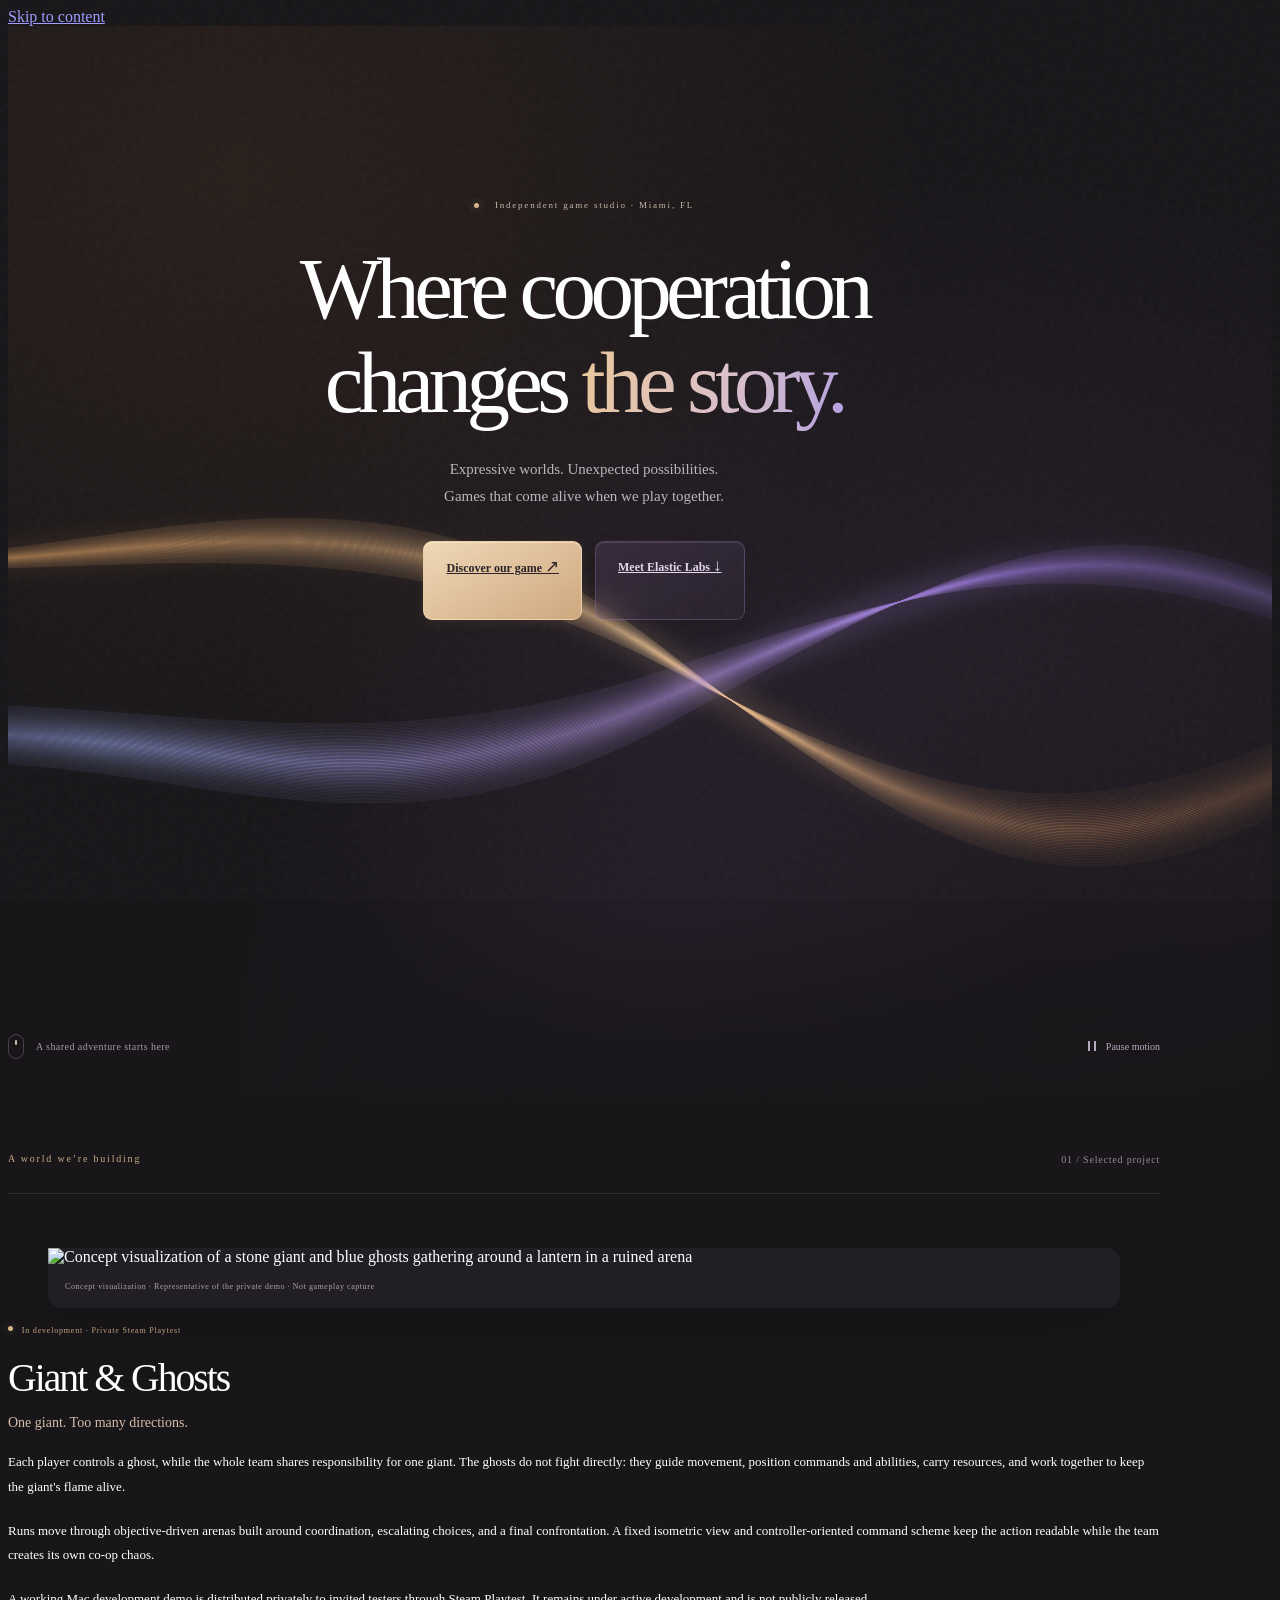
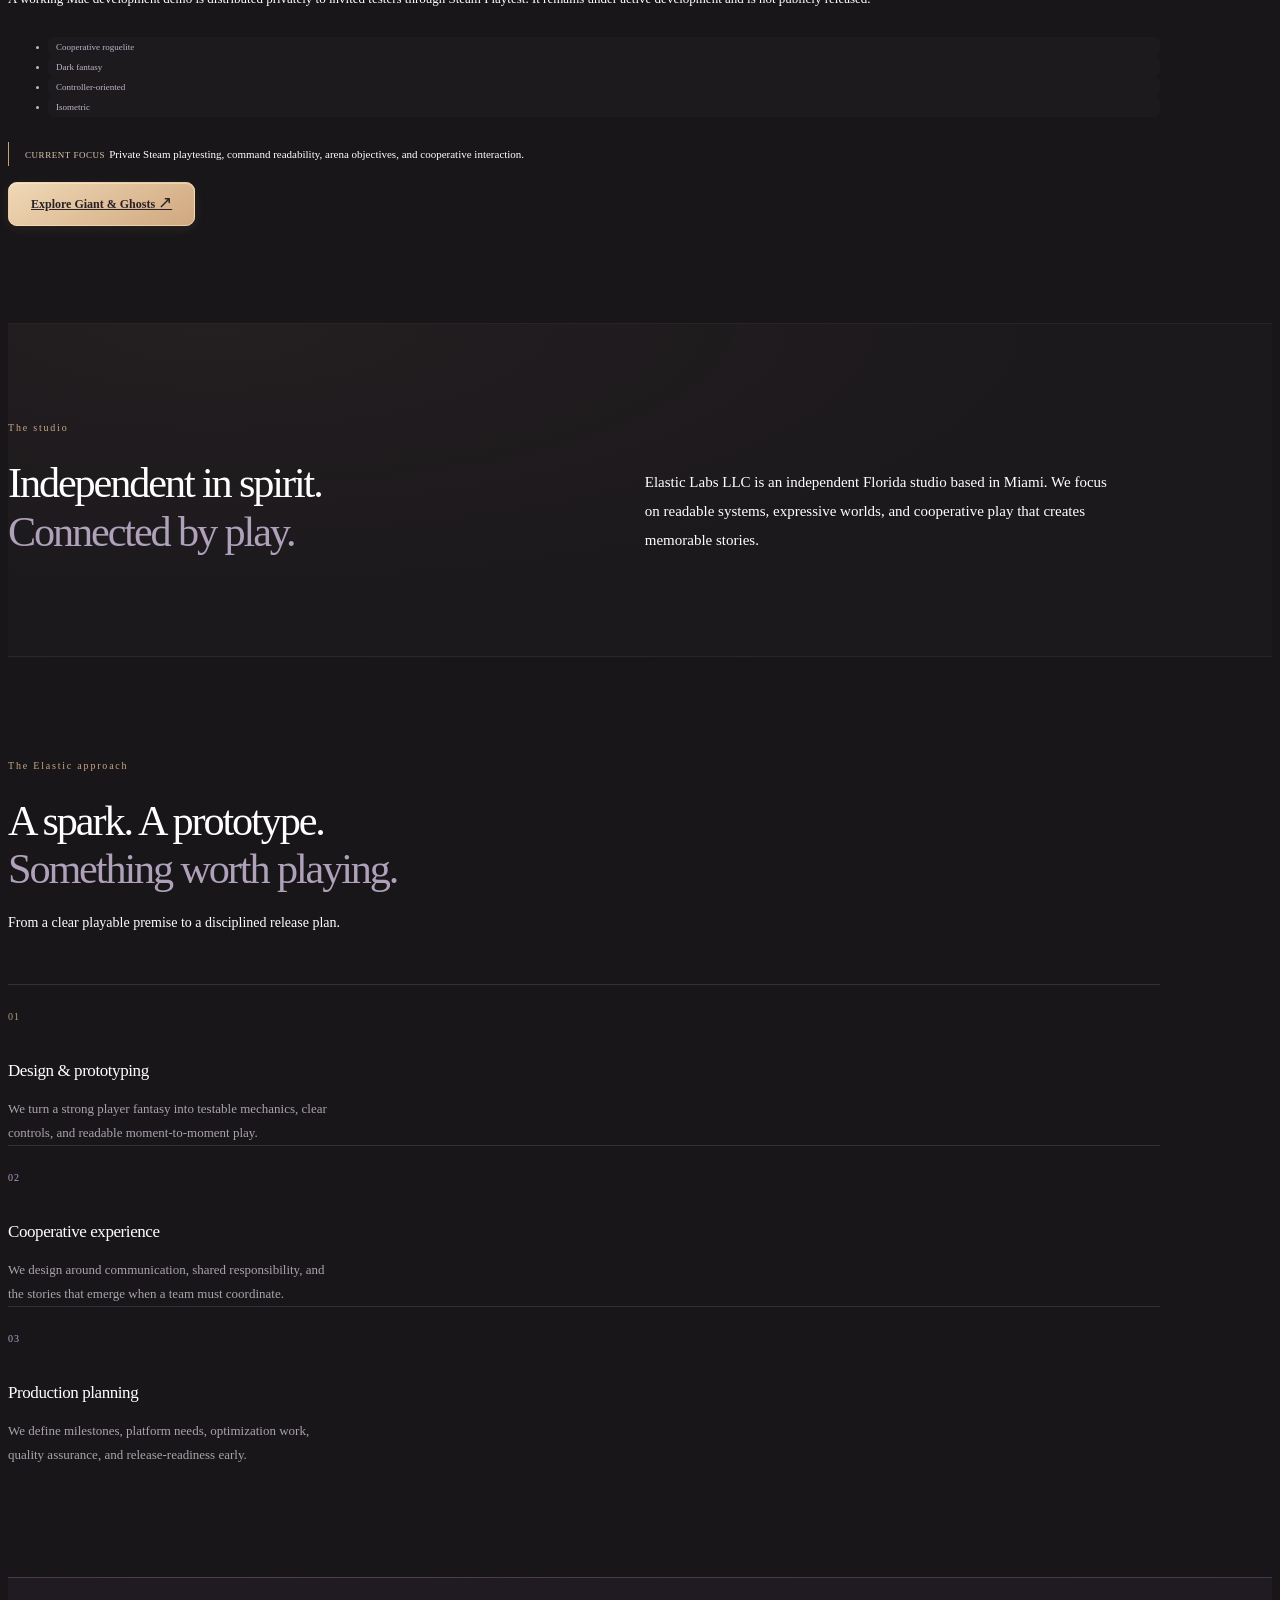
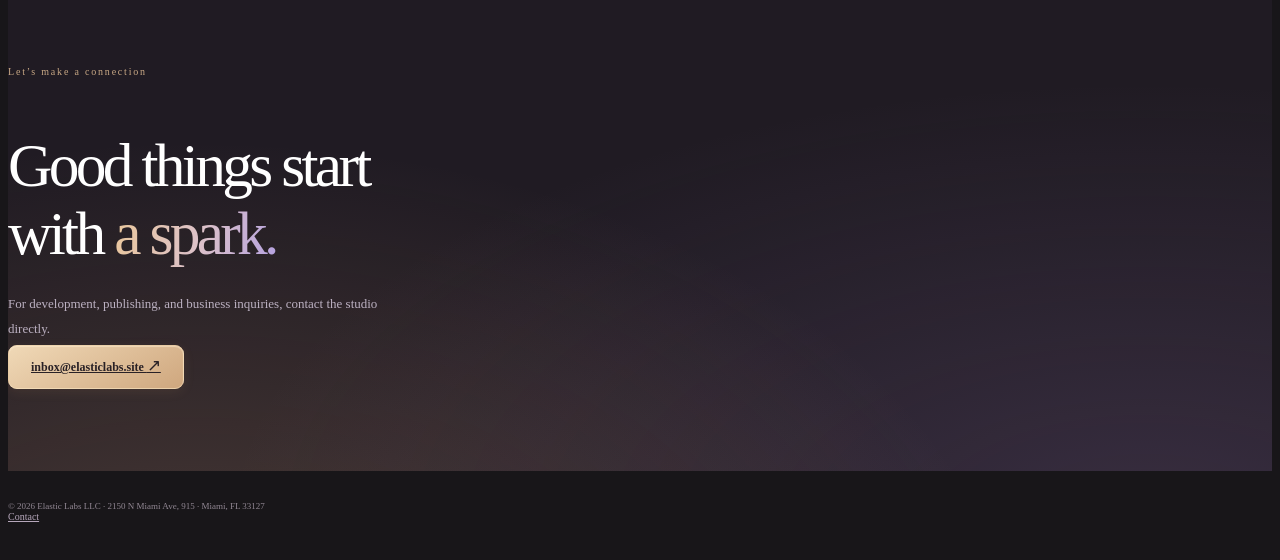
==== index.html @ 2391cd39 "Keep project artwork proportional across screen sizes" ====
<!DOCTYPE html>
<html lang="en">
<head>
  <meta charset="UTF-8" />
  <meta name="viewport" content="width=device-width, initial-scale=1.0" />
  <title>Elastic Labs | Independent Game Studio</title>
  <meta name="description" content="Elastic Labs is a Florida-based independent game studio developing Giant &amp; Ghosts, a cooperative dark-fantasy roguelite with a working private Steam Playtest demo." />
  <link rel="canonical" href="https://elasticlabs.com/" />
  <link rel="preconnect" href="https://fonts.googleapis.com" />
  <link rel="preconnect" href="https://fonts.gstatic.com" crossorigin />
  <link href="https://fonts.googleapis.com/css2?family=Inter:wght@400;500;600;700&amp;display=swap" rel="stylesheet" />
  <meta name="theme-color" content="#181619" />
  <meta property="og:type" content="website" />
  <meta property="og:title" content="Elastic Labs | Independent Game Studio" />
  <meta property="og:description" content="We build games where cooperation changes the story. An independent game studio in Miami, Florida." />
  <meta property="og:url" content="https://elasticlabs.com/" />
  <link rel="stylesheet" href="styles.css" />
  <link rel="stylesheet" href="landing.css" />
</head>
<body class="landing-page">
  <a class="skip-link" href="#main-content">Skip to content</a>
  <header class="site-header">
    <div class="container">
      <a class="logo" href="#top" aria-label="Elastic Labs home">
        <svg class="brand-wave" width="32" height="28" viewBox="0 0 32 28" fill="none" aria-hidden="true"><path d="M2 8C9-2 23 18 30 8M2 14C9 4 23 24 30 14M2 20C9 10 23 30 30 20" stroke="currentColor" stroke-width="1.5" stroke-linecap="round" /></svg>
        Elastic Labs
      </a>
      <nav class="nav" aria-label="Main navigation">
        <button class="nav__toggle" type="button" aria-expanded="false" aria-controls="nav-menu">
          <span class="sr-only">Toggle navigation</span>
          <span class="nav__line"></span>
          <span class="nav__line"></span>
          <span class="nav__line"></span>
        </button>
        <ul class="nav__menu" id="nav-menu">
          <li><a href="#studio">Studio</a></li>
          <li><a href="#project">Our game</a></li>
          <li><a href="#capabilities">Our approach</a></li>
          <li><a class="nav__contact" href="#contact">Let’s talk <span aria-hidden="true">↗</span></a></li>
        </ul>
      </nav>
    </div>
  </header>

  <main id="main-content" tabindex="-1">
    <section class="hero" id="top" aria-labelledby="hero-title">
      <div class="hero__ambient" aria-hidden="true"></div>
      <svg class="energy-field" viewBox="0 0 1600 960" fill="none" preserveAspectRatio="xMidYMid slice" aria-hidden="true" focusable="false">
        <defs>
          <linearGradient id="energy-amber" x1="0" y1="400" x2="1600" y2="650" gradientUnits="userSpaceOnUse"><stop stop-color="#cf8c51" stop-opacity="0"/><stop offset=".23" stop-color="#d49b64"/><stop offset=".51" stop-color="#f3c996"/><stop offset=".76" stop-color="#ad7450"/><stop offset="1" stop-color="#d4975e" stop-opacity="0"/></linearGradient>
          <linearGradient id="energy-violet" x1="0" y1="800" x2="1600" y2="400" gradientUnits="userSpaceOnUse"><stop stop-color="#7d80c9" stop-opacity="0"/><stop offset=".22" stop-color="#99a9ed"/><stop offset=".48" stop-color="#ba9aeb"/><stop offset=".72" stop-color="#8a6bc3"/><stop offset="1" stop-color="#8d7cce" stop-opacity="0"/></linearGradient>
          <filter id="energy-glow" x="-20%" y="-40%" width="140%" height="180%"><feGaussianBlur stdDeviation="11"/></filter>
        </defs>
        <g class="energy-ribbon energy-ribbon--amber" stroke-width=".8">
          <path d="M -180 330.00 C 160 670.00, 450 265.00, 820 555.00 S 1270 815.00, 1780 365.00" stroke="url(#energy-amber)" opacity="0.120" />
          <path d="M -180 331.55 C 160 668.30, 450 267.35, 820 555.32 S 1270 812.60, 1780 365.70" stroke="url(#energy-amber)" opacity="0.123" />
          <path d="M -180 333.10 C 160 666.60, 450 269.70, 820 555.64 S 1270 810.20, 1780 366.40" stroke="url(#energy-amber)" opacity="0.128" />
          <path d="M -180 334.65 C 160 664.90, 450 272.05, 820 555.96 S 1270 807.80, 1780 367.10" stroke="url(#energy-amber)" opacity="0.134" />
          <path d="M -180 336.20 C 160 663.20, 450 274.40, 820 556.28 S 1270 805.40, 1780 367.80" stroke="url(#energy-amber)" opacity="0.143" />
          <path d="M -180 337.75 C 160 661.50, 450 276.75, 820 556.60 S 1270 803.00, 1780 368.50" stroke="url(#energy-amber)" opacity="0.152" />
          <path d="M -180 339.30 C 160 659.80, 450 279.10, 820 556.92 S 1270 800.60, 1780 369.20" stroke="url(#energy-amber)" opacity="0.164" />
          <path d="M -180 340.85 C 160 658.10, 450 281.45, 820 557.24 S 1270 798.20, 1780 369.90" stroke="url(#energy-amber)" opacity="0.177" />
          <path d="M -180 342.40 C 160 656.40, 450 283.80, 820 557.56 S 1270 795.80, 1780 370.60" stroke="url(#energy-amber)" opacity="0.191" />
          <path d="M -180 343.95 C 160 654.70, 450 286.15, 820 557.88 S 1270 793.40, 1780 371.30" stroke="url(#energy-amber)" opacity="0.207" />
          <path d="M -180 345.50 C 160 653.00, 450 288.50, 820 558.20 S 1270 791.00, 1780 372.00" stroke="url(#energy-amber)" opacity="0.224" />
          <path d="M -180 347.05 C 160 651.30, 450 290.85, 820 558.52 S 1270 788.60, 1780 372.70" stroke="url(#energy-amber)" opacity="0.242" />
          <path d="M -180 348.60 C 160 649.60, 450 293.20, 820 558.84 S 1270 786.20, 1780 373.40" stroke="url(#energy-amber)" opacity="0.262" />
          <path d="M -180 350.15 C 160 647.90, 450 295.55, 820 559.16 S 1270 783.80, 1780 374.10" stroke="url(#energy-amber)" opacity="0.283" />
          <path d="M -180 351.70 C 160 646.20, 450 297.90, 820 559.48 S 1270 781.40, 1780 374.80" stroke="url(#energy-amber)" opacity="0.306" />
          <path d="M -180 353.25 C 160 644.50, 450 300.25, 820 559.80 S 1270 779.00, 1780 375.50" stroke="url(#energy-amber)" opacity="0.329" />
          <path d="M -180 354.80 C 160 642.80, 450 302.60, 820 560.12 S 1270 776.60, 1780 376.20" stroke="url(#energy-amber)" opacity="0.354" />
          <path d="M -180 356.35 C 160 641.10, 450 304.95, 820 560.44 S 1270 774.20, 1780 376.90" stroke="url(#energy-amber)" opacity="0.381" />
          <path d="M -180 357.90 C 160 639.40, 450 307.30, 820 560.76 S 1270 771.80, 1780 377.60" stroke="url(#energy-amber)" opacity="0.408" />
          <path d="M -180 359.45 C 160 637.70, 450 309.65, 820 561.08 S 1270 769.40, 1780 378.30" stroke="url(#energy-amber)" opacity="0.437" />
          <path d="M -180 361.00 C 160 636.00, 450 312.00, 820 561.40 S 1270 767.00, 1780 379.00" stroke="url(#energy-amber)" opacity="0.466" />
          <path d="M -180 362.55 C 160 634.30, 450 314.35, 820 561.72 S 1270 764.60, 1780 379.70" stroke="url(#energy-amber)" opacity="0.497" />
          <path d="M -180 364.10 C 160 632.60, 450 316.70, 820 562.04 S 1270 762.20, 1780 380.40" stroke="url(#energy-amber)" opacity="0.530" />
          <path d="M -180 365.65 C 160 630.90, 450 319.05, 820 562.36 S 1270 759.80, 1780 381.10" stroke="url(#energy-amber)" opacity="0.563" />
          <path d="M -180 367.20 C 160 629.20, 450 321.40, 820 562.68 S 1270 757.40, 1780 381.80" stroke="url(#energy-amber)" opacity="0.563" />
          <path d="M -180 368.75 C 160 627.50, 450 323.75, 820 563.00 S 1270 755.00, 1780 382.50" stroke="url(#energy-amber)" opacity="0.530" />
          <path d="M -180 370.30 C 160 625.80, 450 326.10, 820 563.32 S 1270 752.60, 1780 383.20" stroke="url(#energy-amber)" opacity="0.497" />
          <path d="M -180 371.85 C 160 624.10, 450 328.45, 820 563.64 S 1270 750.20, 1780 383.90" stroke="url(#energy-amber)" opacity="0.466" />
          <path d="M -180 373.40 C 160 622.40, 450 330.80, 820 563.96 S 1270 747.80, 1780 384.60" stroke="url(#energy-amber)" opacity="0.437" />
          <path d="M -180 374.95 C 160 620.70, 450 333.15, 820 564.28 S 1270 745.40, 1780 385.30" stroke="url(#energy-amber)" opacity="0.408" />
          <path d="M -180 376.50 C 160 619.00, 450 335.50, 820 564.60 S 1270 743.00, 1780 386.00" stroke="url(#energy-amber)" opacity="0.381" />
          <path d="M -180 378.05 C 160 617.30, 450 337.85, 820 564.92 S 1270 740.60, 1780 386.70" stroke="url(#energy-amber)" opacity="0.354" />
          <path d="M -180 379.60 C 160 615.60, 450 340.20, 820 565.24 S 1270 738.20, 1780 387.40" stroke="url(#energy-amber)" opacity="0.329" />
          <path d="M -180 381.15 C 160 613.90, 450 342.55, 820 565.56 S 1270 735.80, 1780 388.10" stroke="url(#energy-amber)" opacity="0.306" />
          <path d="M -180 382.70 C 160 612.20, 450 344.90, 820 565.88 S 1270 733.40, 1780 388.80" stroke="url(#energy-amber)" opacity="0.283" />
          <path d="M -180 384.25 C 160 610.50, 450 347.25, 820 566.20 S 1270 731.00, 1780 389.50" stroke="url(#energy-amber)" opacity="0.262" />
          <path d="M -180 385.80 C 160 608.80, 450 349.60, 820 566.52 S 1270 728.60, 1780 390.20" stroke="url(#energy-amber)" opacity="0.242" />
          <path d="M -180 387.35 C 160 607.10, 450 351.95, 820 566.84 S 1270 726.20, 1780 390.90" stroke="url(#energy-amber)" opacity="0.224" />
          <path d="M -180 388.90 C 160 605.40, 450 354.30, 820 567.16 S 1270 723.80, 1780 391.60" stroke="url(#energy-amber)" opacity="0.207" />
          <path d="M -180 390.45 C 160 603.70, 450 356.65, 820 567.48 S 1270 721.40, 1780 392.30" stroke="url(#energy-amber)" opacity="0.191" />
          <path d="M -180 392.00 C 160 602.00, 450 359.00, 820 567.80 S 1270 719.00, 1780 393.00" stroke="url(#energy-amber)" opacity="0.177" />
          <path d="M -180 393.55 C 160 600.30, 450 361.35, 820 568.12 S 1270 716.60, 1780 393.70" stroke="url(#energy-amber)" opacity="0.164" />
          <path d="M -180 395.10 C 160 598.60, 450 363.70, 820 568.44 S 1270 714.20, 1780 394.40" stroke="url(#energy-amber)" opacity="0.152" />
          <path d="M -180 396.65 C 160 596.90, 450 366.05, 820 568.76 S 1270 711.80, 1780 395.10" stroke="url(#energy-amber)" opacity="0.143" />
          <path d="M -180 398.20 C 160 595.20, 450 368.40, 820 569.08 S 1270 709.40, 1780 395.80" stroke="url(#energy-amber)" opacity="0.134" />
          <path d="M -180 399.75 C 160 593.50, 450 370.75, 820 569.40 S 1270 707.00, 1780 396.50" stroke="url(#energy-amber)" opacity="0.128" />
          <path d="M -180 401.30 C 160 591.80, 450 373.10, 820 569.72 S 1270 704.60, 1780 397.20" stroke="url(#energy-amber)" opacity="0.123" />
          <path d="M -180 402.85 C 160 590.10, 450 375.45, 820 570.04 S 1270 702.20, 1780 397.90" stroke="url(#energy-amber)" opacity="0.120" />
          <path class="energy-halo" d="M-180 366C160 629 450 321 820 563S1270 759 1780 382" stroke="url(#energy-amber)" stroke-width="19" opacity=".2" filter="url(#energy-glow)" />
        </g>
        <g class="energy-ribbon energy-ribbon--violet" stroke-width=".75">
          <path d="M -180 800.00 C 250 475.00, 455 825.00, 825 620.00 S 1290 355.00, 1780 820.00" stroke="url(#energy-violet)" opacity="0.110" />
          <path d="M -180 797.50 C 250 475.80, 455 822.70, 825 619.15 S 1290 357.00, 1780 818.60" stroke="url(#energy-violet)" opacity="0.111" />
          <path d="M -180 795.00 C 250 476.60, 455 820.40, 825 618.30 S 1290 359.00, 1780 817.20" stroke="url(#energy-violet)" opacity="0.114" />
          <path d="M -180 792.50 C 250 477.40, 455 818.10, 825 617.45 S 1290 361.00, 1780 815.80" stroke="url(#energy-violet)" opacity="0.118" />
          <path d="M -180 790.00 C 250 478.20, 455 815.80, 825 616.60 S 1290 363.00, 1780 814.40" stroke="url(#energy-violet)" opacity="0.123" />
          <path d="M -180 787.50 C 250 479.00, 455 813.50, 825 615.75 S 1290 365.00, 1780 813.00" stroke="url(#energy-violet)" opacity="0.129" />
          <path d="M -180 785.00 C 250 479.80, 455 811.20, 825 614.90 S 1290 367.00, 1780 811.60" stroke="url(#energy-violet)" opacity="0.137" />
          <path d="M -180 782.50 C 250 480.60, 455 808.90, 825 614.05 S 1290 369.00, 1780 810.20" stroke="url(#energy-violet)" opacity="0.146" />
          <path d="M -180 780.00 C 250 481.40, 455 806.60, 825 613.20 S 1290 371.00, 1780 808.80" stroke="url(#energy-violet)" opacity="0.156" />
          <path d="M -180 777.50 C 250 482.20, 455 804.30, 825 612.35 S 1290 373.00, 1780 807.40" stroke="url(#energy-violet)" opacity="0.168" />
          <path d="M -180 775.00 C 250 483.00, 455 802.00, 825 611.50 S 1290 375.00, 1780 806.00" stroke="url(#energy-violet)" opacity="0.180" />
          <path d="M -180 772.50 C 250 483.80, 455 799.70, 825 610.65 S 1290 377.00, 1780 804.60" stroke="url(#energy-violet)" opacity="0.194" />
          <path d="M -180 770.00 C 250 484.60, 455 797.40, 825 609.80 S 1290 379.00, 1780 803.20" stroke="url(#energy-violet)" opacity="0.210" />
          <path d="M -180 767.50 C 250 485.40, 455 795.10, 825 608.95 S 1290 381.00, 1780 801.80" stroke="url(#energy-violet)" opacity="0.226" />
          <path d="M -180 765.00 C 250 486.20, 455 792.80, 825 608.10 S 1290 383.00, 1780 800.40" stroke="url(#energy-violet)" opacity="0.244" />
          <path d="M -180 762.50 C 250 487.00, 455 790.50, 825 607.25 S 1290 385.00, 1780 799.00" stroke="url(#energy-violet)" opacity="0.263" />
          <path d="M -180 760.00 C 250 487.80, 455 788.20, 825 606.40 S 1290 387.00, 1780 797.60" stroke="url(#energy-violet)" opacity="0.284" />
          <path d="M -180 757.50 C 250 488.60, 455 785.90, 825 605.55 S 1290 389.00, 1780 796.20" stroke="url(#energy-violet)" opacity="0.305" />
          <path d="M -180 755.00 C 250 489.40, 455 783.60, 825 604.70 S 1290 391.00, 1780 794.80" stroke="url(#energy-violet)" opacity="0.328" />
          <path d="M -180 752.50 C 250 490.20, 455 781.30, 825 603.85 S 1290 393.00, 1780 793.40" stroke="url(#energy-violet)" opacity="0.353" />
          <path d="M -180 750.00 C 250 491.00, 455 779.00, 825 603.00 S 1290 395.00, 1780 792.00" stroke="url(#energy-violet)" opacity="0.378" />
          <path d="M -180 747.50 C 250 491.80, 455 776.70, 825 602.15 S 1290 397.00, 1780 790.60" stroke="url(#energy-violet)" opacity="0.405" />
          <path d="M -180 745.00 C 250 492.60, 455 774.40, 825 601.30 S 1290 399.00, 1780 789.20" stroke="url(#energy-violet)" opacity="0.433" />
          <path d="M -180 742.50 C 250 493.40, 455 772.10, 825 600.45 S 1290 401.00, 1780 787.80" stroke="url(#energy-violet)" opacity="0.462" />
          <path d="M -180 740.00 C 250 494.20, 455 769.80, 825 599.60 S 1290 403.00, 1780 786.40" stroke="url(#energy-violet)" opacity="0.493" />
          <path d="M -180 737.50 C 250 495.00, 455 767.50, 825 598.75 S 1290 405.00, 1780 785.00" stroke="url(#energy-violet)" opacity="0.525" />
          <path d="M -180 735.00 C 250 495.80, 455 765.20, 825 597.90 S 1290 407.00, 1780 783.60" stroke="url(#energy-violet)" opacity="0.558" />
          <path d="M -180 732.50 C 250 496.60, 455 762.90, 825 597.05 S 1290 409.00, 1780 782.20" stroke="url(#energy-violet)" opacity="0.592" />
          <path d="M -180 730.00 C 250 497.40, 455 760.60, 825 596.20 S 1290 411.00, 1780 780.80" stroke="url(#energy-violet)" opacity="0.592" />
          <path d="M -180 727.50 C 250 498.20, 455 758.30, 825 595.35 S 1290 413.00, 1780 779.40" stroke="url(#energy-violet)" opacity="0.558" />
          <path d="M -180 725.00 C 250 499.00, 455 756.00, 825 594.50 S 1290 415.00, 1780 778.00" stroke="url(#energy-violet)" opacity="0.525" />
          <path d="M -180 722.50 C 250 499.80, 455 753.70, 825 593.65 S 1290 417.00, 1780 776.60" stroke="url(#energy-violet)" opacity="0.493" />
          <path d="M -180 720.00 C 250 500.60, 455 751.40, 825 592.80 S 1290 419.00, 1780 775.20" stroke="url(#energy-violet)" opacity="0.462" />
          <path d="M -180 717.50 C 250 501.40, 455 749.10, 825 591.95 S 1290 421.00, 1780 773.80" stroke="url(#energy-violet)" opacity="0.433" />
          <path d="M -180 715.00 C 250 502.20, 455 746.80, 825 591.10 S 1290 423.00, 1780 772.40" stroke="url(#energy-violet)" opacity="0.405" />
          <path d="M -180 712.50 C 250 503.00, 455 744.50, 825 590.25 S 1290 425.00, 1780 771.00" stroke="url(#energy-violet)" opacity="0.378" />
          <path d="M -180 710.00 C 250 503.80, 455 742.20, 825 589.40 S 1290 427.00, 1780 769.60" stroke="url(#energy-violet)" opacity="0.353" />
          <path d="M -180 707.50 C 250 504.60, 455 739.90, 825 588.55 S 1290 429.00, 1780 768.20" stroke="url(#energy-violet)" opacity="0.328" />
          <path d="M -180 705.00 C 250 505.40, 455 737.60, 825 587.70 S 1290 431.00, 1780 766.80" stroke="url(#energy-violet)" opacity="0.305" />
          <path d="M -180 702.50 C 250 506.20, 455 735.30, 825 586.85 S 1290 433.00, 1780 765.40" stroke="url(#energy-violet)" opacity="0.284" />
          <path d="M -180 700.00 C 250 507.00, 455 733.00, 825 586.00 S 1290 435.00, 1780 764.00" stroke="url(#energy-violet)" opacity="0.263" />
          <path d="M -180 697.50 C 250 507.80, 455 730.70, 825 585.15 S 1290 437.00, 1780 762.60" stroke="url(#energy-violet)" opacity="0.244" />
          <path d="M -180 695.00 C 250 508.60, 455 728.40, 825 584.30 S 1290 439.00, 1780 761.20" stroke="url(#energy-violet)" opacity="0.226" />
          <path d="M -180 692.50 C 250 509.40, 455 726.10, 825 583.45 S 1290 441.00, 1780 759.80" stroke="url(#energy-violet)" opacity="0.210" />
          <path d="M -180 690.00 C 250 510.20, 455 723.80, 825 582.60 S 1290 443.00, 1780 758.40" stroke="url(#energy-violet)" opacity="0.194" />
          <path d="M -180 687.50 C 250 511.00, 455 721.50, 825 581.75 S 1290 445.00, 1780 757.00" stroke="url(#energy-violet)" opacity="0.180" />
          <path d="M -180 685.00 C 250 511.80, 455 719.20, 825 580.90 S 1290 447.00, 1780 755.60" stroke="url(#energy-violet)" opacity="0.168" />
          <path d="M -180 682.50 C 250 512.60, 455 716.90, 825 580.05 S 1290 449.00, 1780 754.20" stroke="url(#energy-violet)" opacity="0.156" />
          <path d="M -180 680.00 C 250 513.40, 455 714.60, 825 579.20 S 1290 451.00, 1780 752.80" stroke="url(#energy-violet)" opacity="0.146" />
          <path d="M -180 677.50 C 250 514.20, 455 712.30, 825 578.35 S 1290 453.00, 1780 751.40" stroke="url(#energy-violet)" opacity="0.137" />
          <path d="M -180 675.00 C 250 515.00, 455 710.00, 825 577.50 S 1290 455.00, 1780 750.00" stroke="url(#energy-violet)" opacity="0.129" />
          <path d="M -180 672.50 C 250 515.80, 455 707.70, 825 576.65 S 1290 457.00, 1780 748.60" stroke="url(#energy-violet)" opacity="0.123" />
          <path d="M -180 670.00 C 250 516.60, 455 705.40, 825 575.80 S 1290 459.00, 1780 747.20" stroke="url(#energy-violet)" opacity="0.118" />
          <path d="M -180 667.50 C 250 517.40, 455 703.10, 825 574.95 S 1290 461.00, 1780 745.80" stroke="url(#energy-violet)" opacity="0.114" />
          <path d="M -180 665.00 C 250 518.20, 455 700.80, 825 574.10 S 1290 463.00, 1780 744.40" stroke="url(#energy-violet)" opacity="0.111" />
          <path d="M -180 662.50 C 250 519.00, 455 698.50, 825 573.25 S 1290 465.00, 1780 743.00" stroke="url(#energy-violet)" opacity="0.110" />
          <path class="energy-halo" d="M-180 730C250 497 455 761 825 597S1290 411 1780 781" stroke="url(#energy-violet)" stroke-width="24" opacity=".23" filter="url(#energy-glow)" />
        </g>
      </svg>
      <div class="container hero__content">
        <p class="eyebrow hero__eyebrow"><span class="status-light" aria-hidden="true"></span> Independent game studio · Miami, FL</p>
        <h1 id="hero-title">Where cooperation<br />changes <span>the story.</span></h1>
        <p class="lead">Expressive worlds. Unexpected possibilities.<br class="desktop-break" /> Games that come alive when we play together.</p>
        <div class="hero__actions">
          <a class="button" href="#project">Discover our game <span aria-hidden="true">↗</span></a>
          <a class="button button--glass" href="#studio">Meet Elastic Labs <span aria-hidden="true">↓</span></a>
        </div>
      </div>
      <div class="container hero__foot">
        <a class="hero__scroll" href="#project"><span class="scroll-track" aria-hidden="true"><span></span></span> A shared adventure starts here</a>
        <button class="motion-toggle" type="button" aria-pressed="false" hidden><svg width="12" height="12" viewBox="0 0 12 12" fill="currentColor" aria-hidden="true"><path d="M2 1h2v10H2zM8 1h2v10H8z"/></svg><span>Pause motion</span></button>
      </div>
    </section>

    <section class="section section--dark" id="project">
      <div class="container section-kicker"><p class="eyebrow">A world we’re building</p><span class="section-index">01 / Selected project</span></div>
      <div class="container project">
        <figure class="project__media">
          <img loading="lazy" width="1280" height="720" src="assets/giant-and-ghosts-concept.jpg" alt="Concept visualization of a stone giant and blue ghosts gathering around a lantern in a ruined arena" />
          <figcaption>Concept visualization · Representative of the private demo · Not gameplay capture</figcaption>
        </figure>
        <div class="project__copy">
          <p class="eyebrow"><span class="status-light" aria-hidden="true"></span> In development · Private Steam Playtest</p>
          <h2>Giant &amp; Ghosts</h2>
          <p class="project__tagline">One giant. Too many directions.</p>
          <p>
            Each player controls a ghost, while the whole team shares responsibility for one giant.
            The ghosts do not fight directly: they guide movement, position commands and abilities,
            carry resources, and work together to keep the giant's flame alive.
          </p>
          <p>
            Runs move through objective-driven arenas built around coordination, escalating choices,
            and a final confrontation. A fixed isometric view and controller-oriented command scheme
            keep the action readable while the team creates its own co-op chaos.
          </p>
          <p>
            A working Mac development demo is distributed privately to invited testers through Steam
            Playtest. It remains under active development and is not publicly released.
          </p>
          <ul class="project__tags" role="list" aria-label="Project attributes">
            <li>Cooperative roguelite</li>
            <li>Dark fantasy</li>
            <li>Controller-oriented</li>
            <li>Isometric</li>
          </ul>
          <div class="project__status">
            <strong>Current focus</strong>
            <span>Private Steam playtesting, command readability, arena objectives, and cooperative interaction.</span>
          </div>
          <div class="project__actions">
            <a class="button" href="/games/giant-and-ghosts/">Explore Giant &amp; Ghosts <span aria-hidden="true">↗</span></a>
          </div>
        </div>
      </div>
    </section>

    <section class="section" id="studio">
      <div class="container studio-intro">
        <div><p class="eyebrow">The studio</p><h2>Independent in spirit.<br /><span>Connected by play.</span></h2></div>
        <p class="section__lead">
          Elastic Labs LLC is an independent Florida studio based in Miami. We focus on
          readable systems, expressive worlds, and cooperative play that creates memorable stories.
        </p>
      </div>
    </section>

    <section class="section" id="capabilities">
      <div class="container">
        <p class="eyebrow">The Elastic approach</p><h2>A spark. A prototype.<br /><span>Something worth playing.</span></h2>
        <p class="section__lead">From a clear playable premise to a disciplined release plan.</p>
        <div class="grid">
          <article class="card">
            <span class="card__index" aria-hidden="true">01</span><h3>Design &amp; prototyping</h3>
            <p>We turn a strong player fantasy into testable mechanics, clear controls, and readable moment-to-moment play.</p>
          </article>
          <article class="card">
            <span class="card__index" aria-hidden="true">02</span><h3>Cooperative experience</h3>
            <p>We design around communication, shared responsibility, and the stories that emerge when a team must coordinate.</p>
          </article>
          <article class="card">
            <span class="card__index" aria-hidden="true">03</span><h3>Production planning</h3>
            <p>We define milestones, platform needs, optimization work, quality assurance, and release-readiness early.</p>
          </article>
        </div>
      </div>
    </section>

    <section class="cta" id="contact">
      <div class="container cta__content">
        <div>
          <p class="eyebrow">Let’s make a connection</p><h2>Good things start<br />with <span>a spark.</span></h2>
          <p>For development, publishing, and business inquiries, contact the studio directly.</p>
        </div>
        <div class="cta__actions">
          <a class="button button--light" href="mailto:inbox@elasticlabs.site">inbox@elasticlabs.site <span aria-hidden="true">↗</span></a>
        </div>
      </div>
    </section>
  </main>

  <footer class="site-footer">
    <div class="container footer__content">
      <p>&copy; <span id="year"></span> Elastic Labs LLC · 2150 N Miami Ave, 915 · Miami, FL 33127</p>
      <div class="footer__links">
        <a href="mailto:inbox@elasticlabs.site">Contact</a>
      </div>
    </div>
  </footer>

  <script src="script.js" defer></script>
  <script src="energy.js" defer></script>
</body>
</html>
---- landing.css ----
/* Elastic Labs: warm light, shared energy, and room for the work to breathe.
   Loaded only by the landing page; the game detail page keeps its own theme. */
:root {
  color-scheme: dark;
  --color-background: #181619;
  --color-surface: #211d22;
  --color-accent: #e5bc92;
  --color-accent-soft: rgba(229, 188, 146, .08);
  --color-text: #f0e9df;
  --color-muted: #b5aeb5;
  --color-card: #242027;
  --color-card-border: rgba(232, 216, 235, .12);
  --max-width: 1240px;
}
html { scroll-behavior: smooth; }
body { background: #181619; }
body::after {
  content: ''; position: fixed; inset: 0; z-index: 1000; pointer-events: none; opacity: .045;
  background-image: url("data:image/svg+xml,%3Csvg viewBox='0 0 180 180' xmlns='http://www.w3.org/2000/svg'%3E%3Cfilter id='grain'%3E%3CfeTurbulence type='fractalNoise' baseFrequency='.92' numOctaves='3' stitchTiles='stitch'/%3E%3C/filter%3E%3Cpath fill='%23fff' filter='url(%23grain)' opacity='.7' d='M0 0h180v180H0z'/%3E%3C/svg%3E");
}
::selection { color: #fff5e7; background: #725d86; }
:focus-visible { outline: 2px solid #d5b4ef; outline-offset: 6px; }
button, a { -webkit-tap-highlight-color: transparent; }
.container { width: min(calc(100% - 112px), var(--max-width)); }
.site-header { position: absolute; width: 100%; background: none; border: 0; backdrop-filter: none; }
.site-header .container { padding: 30px 0; }
.logo { display: inline-flex; align-items: center; gap: 11px; font-size: 18px; letter-spacing: -.055em; text-transform: none; font-weight: 600; }
.brand-wave { color: #e5bc92; }
.nav__menu { align-items: center; gap: 32px; }
.nav__menu a { color: #c1b9c3; font-size: 13px; font-weight: 500; }
.nav__menu .nav__contact { padding: 10px 15px; border: 1px solid rgba(239, 217, 242, .17); border-radius: 9px; background: rgba(213, 188, 225, .035); color: var(--color-text); }
.nav__contact span { margin-left: 18px; color: #d4b99c; }
.hero { position: relative; isolation: isolate; min-height: 880px; min-height: min(960px, 100svh); overflow: hidden; padding: 171px 0 0; background: #181619; }
.hero::after { content: ''; position: absolute; inset: auto 0 0; height: 180px; z-index: -1; background: linear-gradient(transparent, #181619); pointer-events: none; }
.hero__ambient { position: absolute; inset: 0; z-index: -3; background: radial-gradient(ellipse at 18% 14%, #85502a27, transparent 47%), radial-gradient(ellipse at 76% 58%, #70508221, transparent 54%), radial-gradient(ellipse at 50% 100%, #40334e3b, transparent 45%); }
.hero__content { display: flex; flex-direction: column; align-items: center; gap: 0; position: relative; text-align: center; }
.eyebrow { font-size: 10px; font-weight: 500; letter-spacing: .18em; color: #c8a885; line-height: 1.8; }
.hero__eyebrow { display: flex; align-items: center; gap: 10px; margin: 0 0 29px; font-size: 9px; letter-spacing: .2em; color: #c8b8aa; }
.status-light { display: inline-block; flex: 0 0 auto; width: 5px; height: 5px; margin-right: 6px; vertical-align: 2px; border-radius: 50%; background: #d9b68a; box-shadow: 0 0 10px #d9b68a65; }
.hero h1 { margin: 0; max-width: 1100px; font-size: clamp(48px, 6.8vw, 100px); font-weight: 500; line-height: 1.08; letter-spacing: -.065em; text-wrap: balance; }
.hero h1 span, .cta h2 span { background: linear-gradient(104deg, #e9c79f 6%, #dcc1c9 54%, #b5a2e0); -webkit-background-clip: text; background-clip: text; color: transparent; }
.hero .lead { margin: 26px 0 0; font-size: 15px; line-height: 1.8; color: #bdb5bd; font-weight: 400; }
.hero__actions { margin: 31px 0 0; display: flex; flex-direction: row; align-items: center; justify-content: center; gap: 13px; }
.button { gap: 30px; min-height: 49px; padding: 14px 22px; border: 1px solid #f7dfba99; border-radius: 9px; color: #292126; background: linear-gradient(150deg, #f0d9b7, #cfa77e); box-shadow: inset 0 1px 1px #fff2d780, 0 3px 12px #deac6d18; font-size: 12px; font-weight: 600; transition: transform .2s, box-shadow .2s, border-color .2s; }
.button:hover { box-shadow: inset 0 1px 1px #fff4de80, 0 5px 24px #dfb88b28; transform: translateY(-2px); }
.button span { font-size: 17px; font-weight: 400; }
.button--glass { color: #e2d7ef; border-color: #bd99e440; background: linear-gradient(150deg, #9a78be2b, #66507819); box-shadow: inset 0 1px 1px #d4b5f126, 0 3px 18px #00000016; backdrop-filter: blur(12px); }
.button--glass:hover { border-color: #bd99e47a; box-shadow: 0 6px 22px #9978c41a; }
.energy-field { position: absolute; inset: 0; width: 100%; height: 100%; z-index: -2; pointer-events: none; transform: translate(var(--energy-x, 0px), var(--energy-y, 0px)) scale(1.035); }
.energy-ribbon { transform-origin: 50% 64%; will-change: transform; }
.energy-ribbon--amber { animation: drift-amber 19s ease-in-out infinite alternate; }
.energy-ribbon--violet { animation: drift-violet 23s ease-in-out infinite alternate; }
@keyframes drift-amber { from { transform: translateY(-15px) rotate(-2deg) scaleY(.94); opacity: .74; } to { transform: translateY(20px) rotate(2deg) scaleY(1.08); opacity: 1; } }
@keyframes drift-violet { from { transform: translateY(14px) rotate(2deg) scaleY(1.05); opacity: .9; } to { transform: translateY(-24px) rotate(-2deg) scaleY(.94); opacity: .68; } }
.hero__foot { position: absolute; bottom: 29px; left: 0; right: 0; display: flex; justify-content: space-between; align-items: center; gap: 20px; }
.hero__scroll { display: inline-flex; align-items: center; gap: 12px; color: #a49ba7; text-decoration: none; font-size: 10px; letter-spacing: .045em; }
.scroll-track { display: block; width: 14px; height: 23px; border: 1px solid #b6a7c04d; border-radius: 8px; }
.scroll-track span { display: block; width: 2px; height: 5px; margin: 5px auto; border-radius: 2px; background: #d4bba6; }
.motion-toggle { white-space: nowrap; display: inline-flex; align-items: center; gap: 8px; min-height: 44px; padding: 5px 0 5px 10px; border: 0; border-radius: 4px; background: none; color: #b6aabf; cursor: pointer; font: inherit; font-size: 10px; }
.motion-toggle[hidden] { display: none; }
.motion-toggle:hover { color: #eee3ef; }
.hero:not(.motion-ready) .energy-ribbon { animation: none; }
.hero.is-paused .energy-ribbon, .hero.is-offscreen .energy-ribbon { animation-play-state: paused; will-change: auto; }
.section { padding: 110px 0; }
.section h2 { margin: 0 0 22px; font-size: clamp(32px, 3.3vw, 48px); font-weight: 500; letter-spacing: -.05em; line-height: 1.14; }
.section h2 span { color: #afa1ba; }
.section .eyebrow { margin: 0 0 22px; }
.section--dark { padding-top: 53px; background: #181619; }
.section-kicker { display: flex; align-items: center; justify-content: space-between; gap: 20px; padding-bottom: 25px; }
.section-kicker .eyebrow { margin: 0; }
.section-index { color: #938995; font-size: 10px; letter-spacing: .08em; }
.project { align-items: start; grid-template-columns: 1.12fr 1fr; gap: 55px; padding-top: 38px; border-top: 1px solid #e7d6ec1c; }
.project__media { position: sticky; top: 40px; border-radius: 14px; background: #211f23; box-shadow: 0 16px 65px #0002; }
.project__media img { height: auto; aspect-ratio: 5 / 4; object-fit: cover; object-position: 50% 50%; }
.project__media figcaption { padding: 14px 17px; font-size: 8px; letter-spacing: .07em; color: #aaa1b0; line-height: 1.7; }
.project__copy .eyebrow { margin: 0 0 18px; font-size: 8px; letter-spacing: .1em; }
.project__copy h2 { margin-bottom: 10px; font-size: clamp(36px, 3.1vw, 48px); }
.project__copy > p:not(.eyebrow):not(.project__tagline) { font-size: 13px; line-height: 1.9; margin: 19px 0; }
.project__tagline { font-size: 14px; font-weight: 400; color: #d5bdab; }
.project__tags { gap: 6px; margin: 25px 0; }
.project__tags li { background: #d7b2e105; border-color: #c2a9d02a; border-radius: 6px; padding: 5px 8px; font-size: 9px; color: #c1b4cb; }
.project__status { border-left: 1px solid #c4a07b; padding: 2px 0 2px 16px; background: none; }
.project__status strong { font-size: 9px; font-weight: 500; color: #ddc7b1; letter-spacing: .06em; text-transform: uppercase; }
.project__status span { font-size: 11px; line-height: 1.8; }
.project__actions { margin-top: 26px; }
#studio { position: relative; padding: 95px 0 100px; background: radial-gradient(ellipse at 16% 0%, #b68b5b0c, transparent 56%), #1c191d; border-block: 1px solid #ead6ec0d; }
.studio-intro { display: grid; grid-template-columns: 1.1fr 1fr; gap: 70px; align-items: end; }
.studio-intro h2 { margin-bottom: 0; }
.studio-intro .section__lead { margin: 0; font-size: 15px; line-height: 1.95; max-width: 470px; }
#capabilities { padding-top: 100px; padding-bottom: 110px; }
#capabilities .section__lead { margin: 0 0 53px; font-size: 14px; }
.grid { gap: 37px; grid-template-columns: repeat(3, minmax(0, 1fr)); }
.card { position: relative; padding: 26px 0 0; border: 0; border-top: 1px solid #e7d6ec24; border-radius: 0; background: none; box-shadow: none; }
.card__index { display: block; margin-bottom: 39px; font-size: 10px; color: #b19e83; letter-spacing: .1em; }
.card:nth-child(2) .card__index { color: #b7a0cf; }
.card:nth-child(3) .card__index { color: #a4aecf; }
.card h3 { margin: 0 0 16px; font-size: 17px; font-weight: 500; letter-spacing: -.025em; }
.card p { max-width: 330px; margin: 0; color: #aca2af; font-size: 13px; line-height: 1.85; }
.cta { overflow: hidden; position: relative; padding: 85px 0 95px; border-top: 1px solid #e7d6ec17; background: radial-gradient(ellipse at 15% 140%, #d19d7040, transparent 54%), radial-gradient(ellipse at 90% 110%, #8c6ea538, transparent 57%), #201b23; }
.cta__content { flex-wrap: nowrap; }
.cta__content .eyebrow { margin: 0 0 25px; }
.cta__content h2 { font-size: clamp(40px, 4.8vw, 68px); font-weight: 500; line-height: 1.1; letter-spacing: -.06em; margin-bottom: 25px; }
.cta__content > div > p:last-child { max-width: 410px; font-size: 13px; color: #bcb1c2; line-height: 1.9; }
.cta .button { gap: 36px; white-space: nowrap; }
.site-footer { background: #181619; padding: 30px 0; }
.footer__content { gap: 18px; font-size: 9px; color: #918793; }
.footer__content p { margin: 0; }
.footer__links a { font-size: 10px; color: #b6a7bb; }
@media (min-width: 1600px) { .hero { padding-top: 185px; } }
@media (max-height: 800px) and (min-width: 900px) { .hero { min-height: 760px; padding-top: 142px; } .hero h1 { font-size: 84px; } }
@media (max-width: 1000px) {
  .container { width: calc(100% - 72px); }
  .hero { min-height: 800px; padding-top: 175px; }
  .hero h1 { font-size: clamp(52px, 7.7vw, 76px); }
  .project { grid-template-columns: 1fr 1fr; gap: 32px; }
  .project__media { top: 25px; }
  .project__media img { aspect-ratio: 4 / 5; }
  .project__copy .eyebrow { font-size: 7px; }
  .studio-intro { gap: 35px; }
}
@media (max-width: 768px) {
  .container { width: calc(100% - 48px); }
  .site-header .container { padding: 22px 0; }
  .logo { font-size: 17px; }
  .nav__toggle { width: 38px; height: 38px; border-radius: 8px; background: #c4a6dc0a; border-color: #d6b5e32a; }
  .nav__line { width: 17px; height: 1px; }
  .nav__menu { z-index: 20; background: #25202a; align-items: stretch; padding: 22px; gap: 22px; }
  .nav__menu a { display: block; font-size: 14px; }
  .hero { min-height: 790px; padding-top: 163px; }
  .hero h1 { font-size: clamp(40px, 7.65vw, 59px); letter-spacing: -.065em; line-height: 1.15; }
  .hero__eyebrow { font-size: 9px; letter-spacing: .12em; margin-bottom: 25px; gap: 5px; }
  .hero .lead { font-size: 13px; margin-top: 24px; line-height: 1.9; }
  .hero__actions { align-items: center; flex-wrap: wrap; gap: 10px; margin-top: 29px; }
  .hero__actions .button { padding: 13px 15px; gap: 16px; font-size: 12px; min-height: 46px; }
  .energy-field { width: 160%; left: -30%; }
  .hero__foot { bottom: 24px; }
  .hero__scroll { font-size: 10px; gap: 8px; }
  .motion-toggle { font-size: 10px; }
  .section--dark { padding-top: 36px; }
  .section-index { font-size: 10px; }
  .project { grid-template-columns: 1fr; padding-top: 25px; gap: 35px; }
  .project__media { position: relative; top: auto; }
  .project__media img { aspect-ratio: 16 / 11; }
  .project__copy h2 { font-size: 42px; }
  .project__copy .eyebrow { font-size: 10px; }
  .project__copy > p:not(.eyebrow):not(.project__tagline) { font-size: 14px; }
  .project__tags li { font-size: 10px; }
  #studio { padding: 64px 0; }
  .studio-intro { grid-template-columns: 1fr; gap: 25px; }
  .studio-intro .section__lead { font-size: 14px; }
  .section h2 { font-size: 36px; }
  #capabilities { padding: 64px 0 70px; }
  #capabilities .section__lead { margin-bottom: 35px; }
  .grid { grid-template-columns: 1fr; gap: 35px; }
  .card { padding-top: 19px; }
  .card__index { margin-bottom: 22px; }
  .card h3 { font-size: 19px; }
  .card p { max-width: 100%; font-size: 14px; }
  .cta { padding: 65px 0; }
  .cta__content { display: block; }
  .cta__content h2 { font-size: 52px; }
  .cta__actions { margin-top: 30px; }
  .footer__content { align-items: start; }
  .footer__content p { max-width: 265px; line-height: 1.8; }
}
@media (max-width: 400px) {
  .container { width: calc(100% - 36px); }
  .hero { min-height: 750px; padding-top: 155px; }
  .hero h1 { font-size: clamp(31px, 9vw, 35px); }
  .hero__eyebrow { font-size: 8px; }
  .hero .lead { font-size: 12px; }
  .hero__actions { gap: 8px; }
  .hero__actions .button { gap: 10px; padding: 12px; font-size: 11px; }
  .section-kicker .eyebrow { font-size: 9px; }
  .section-index { font-size: 9px; }
  .hero__scroll { max-width: 210px; }
}
@media (prefers-reduced-motion: reduce) {
  html { scroll-behavior: auto; }
  .hero:not(.motion-enabled) .energy-ribbon { animation: none !important; will-change: auto; }
  .energy-field { transform: none; }
  .button, .nav__menu { transition: none; }
}
html:not(.has-js) .motion-toggle { display: none; }
@media (max-width: 768px) {
  html:not(.has-js) .site-header { position: relative; }
  html:not(.has-js) .site-header .container { flex-wrap: wrap; }
  html:not(.has-js) .nav__toggle { display: none; }
  html:not(.has-js) .nav { width: 100%; margin-top: 22px; }
  html:not(.has-js) .nav__menu { position: static; flex-direction: row; flex-wrap: wrap; min-width: 0; opacity: 1; pointer-events: auto; transform: none; padding: 0; background: none; border: 0; box-shadow: none; }
}
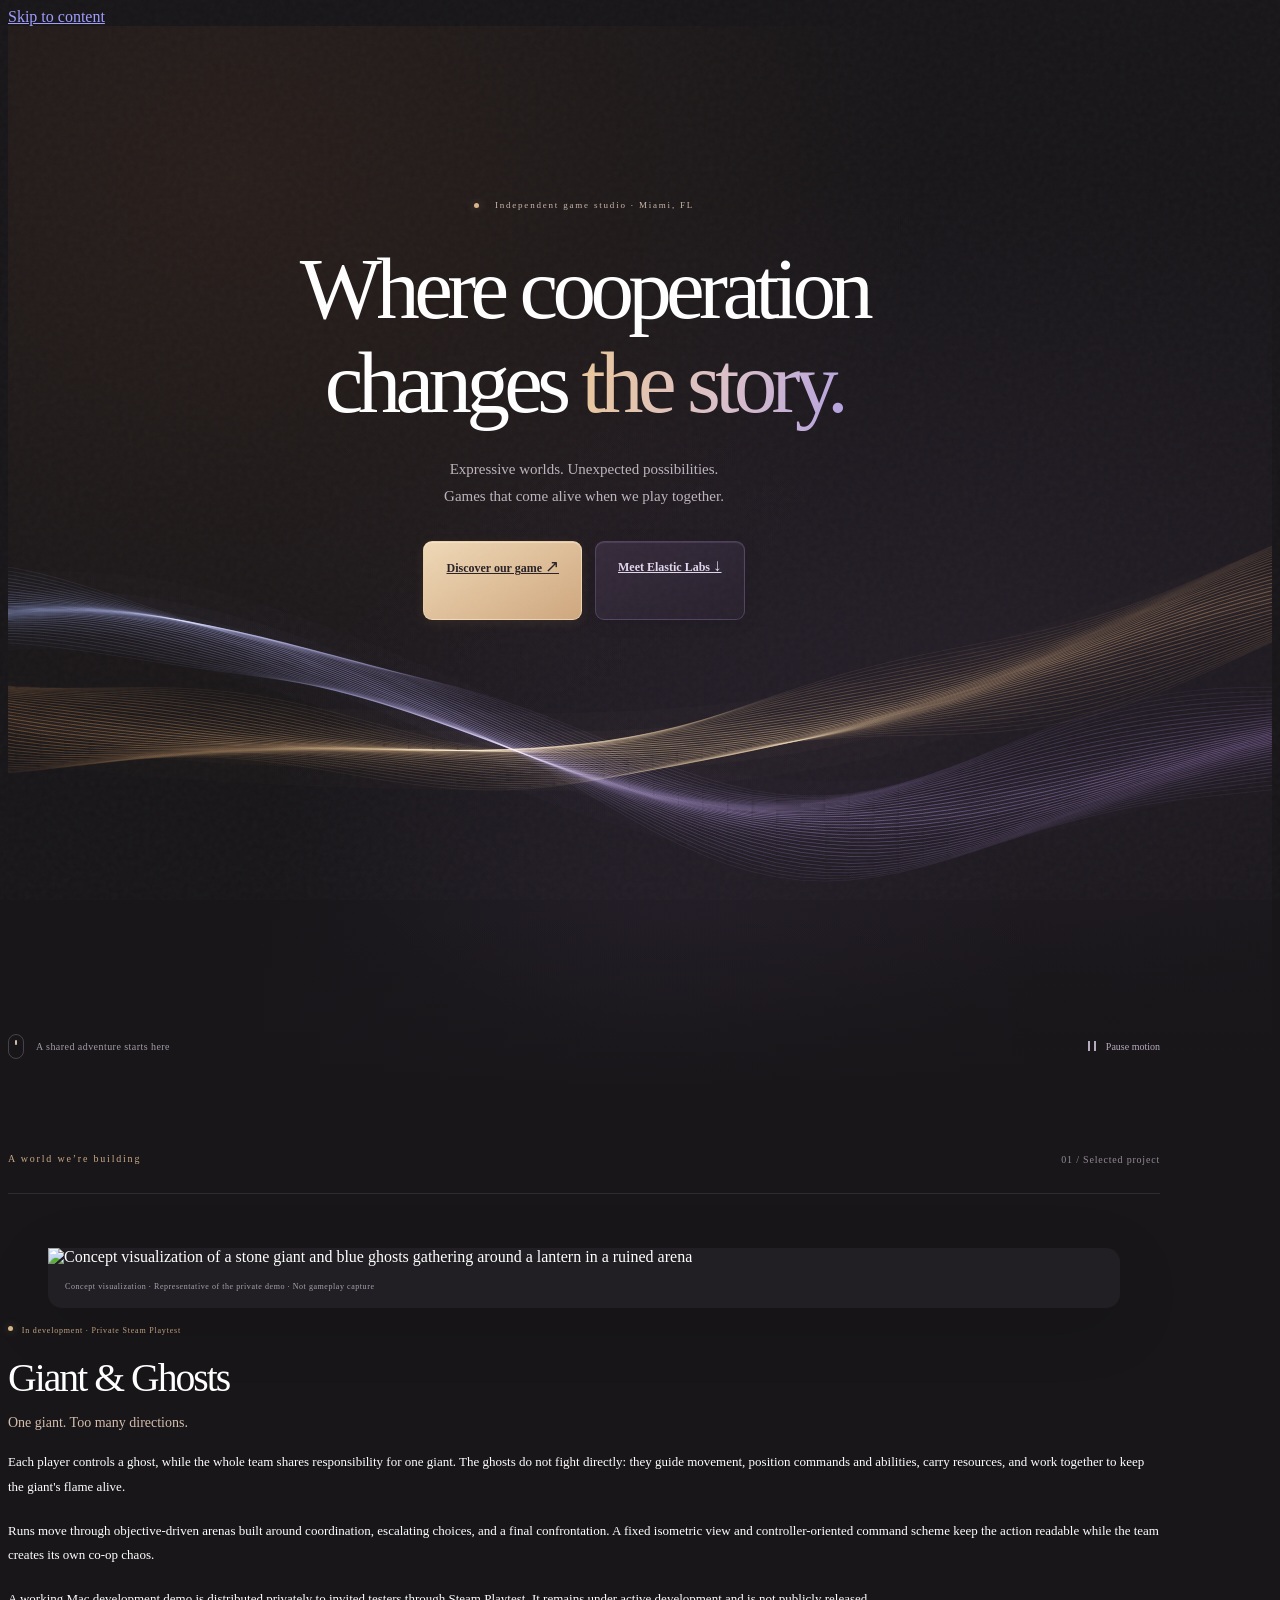
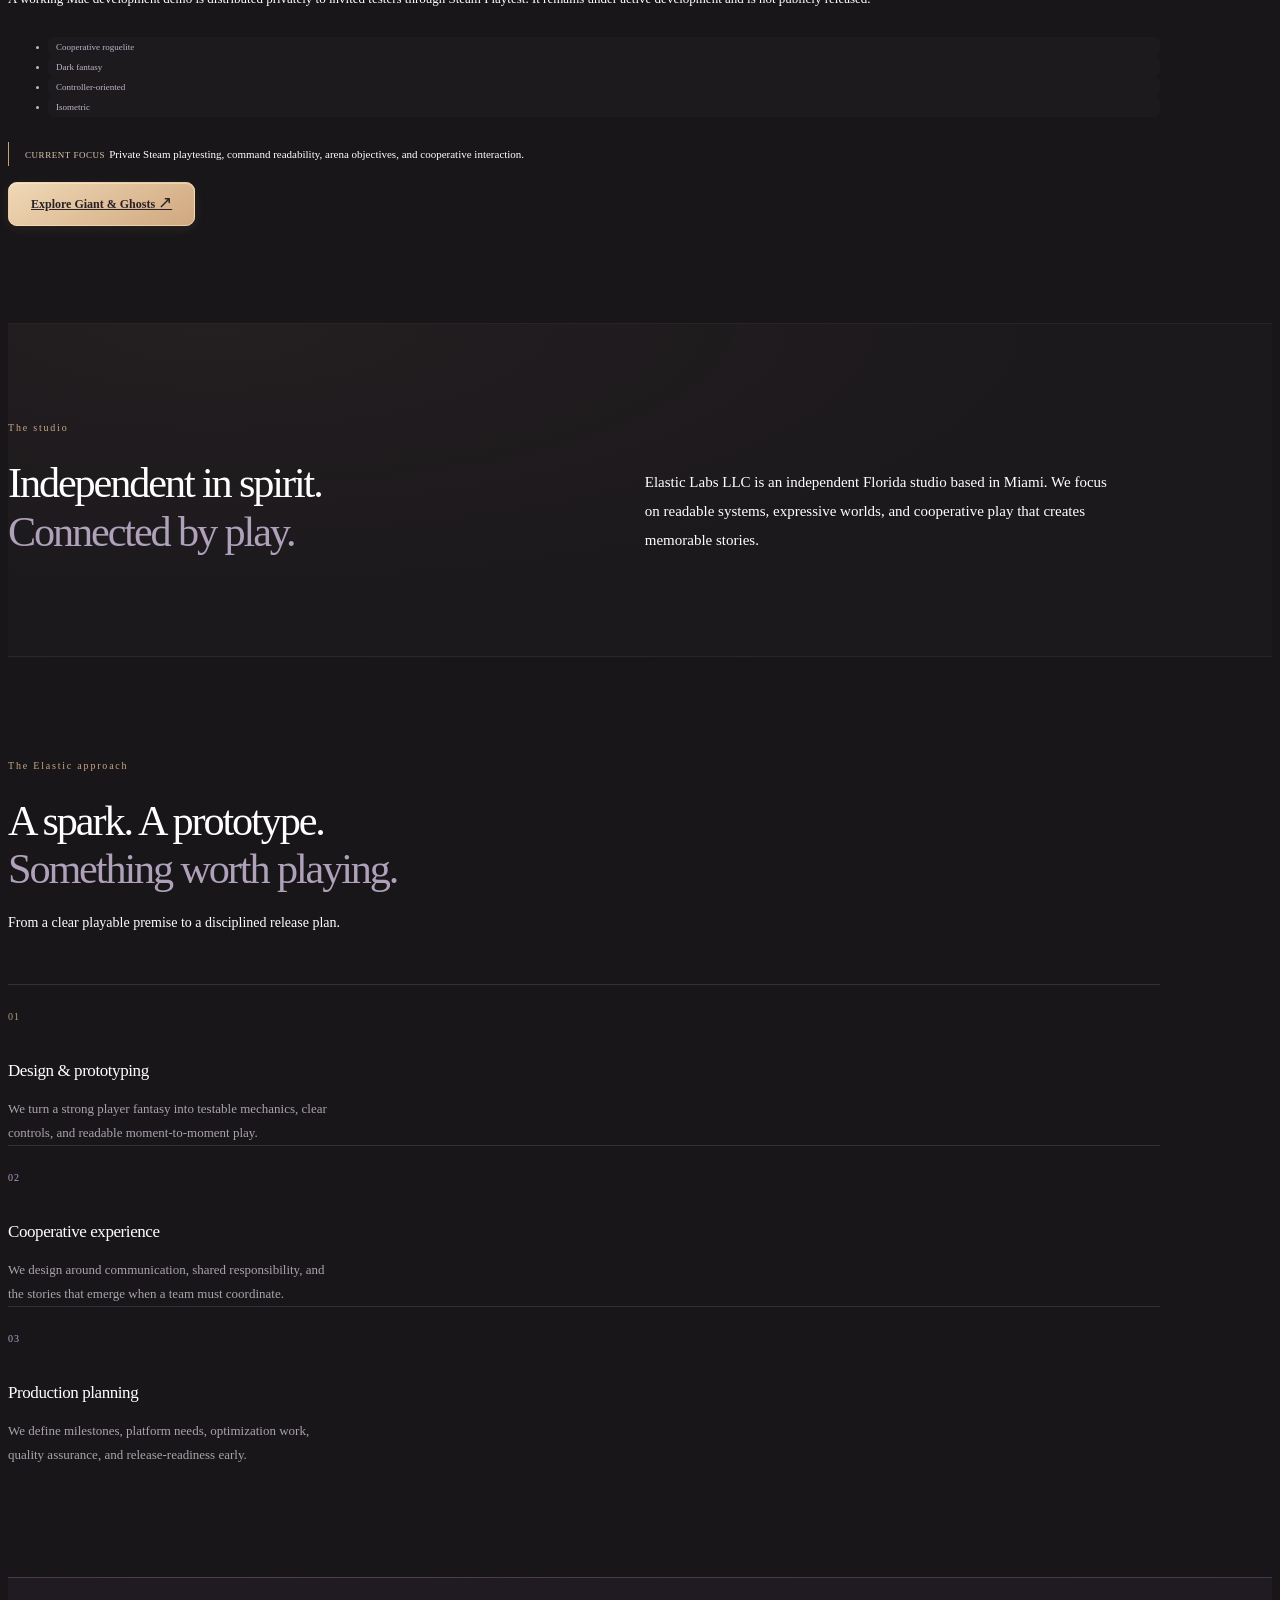
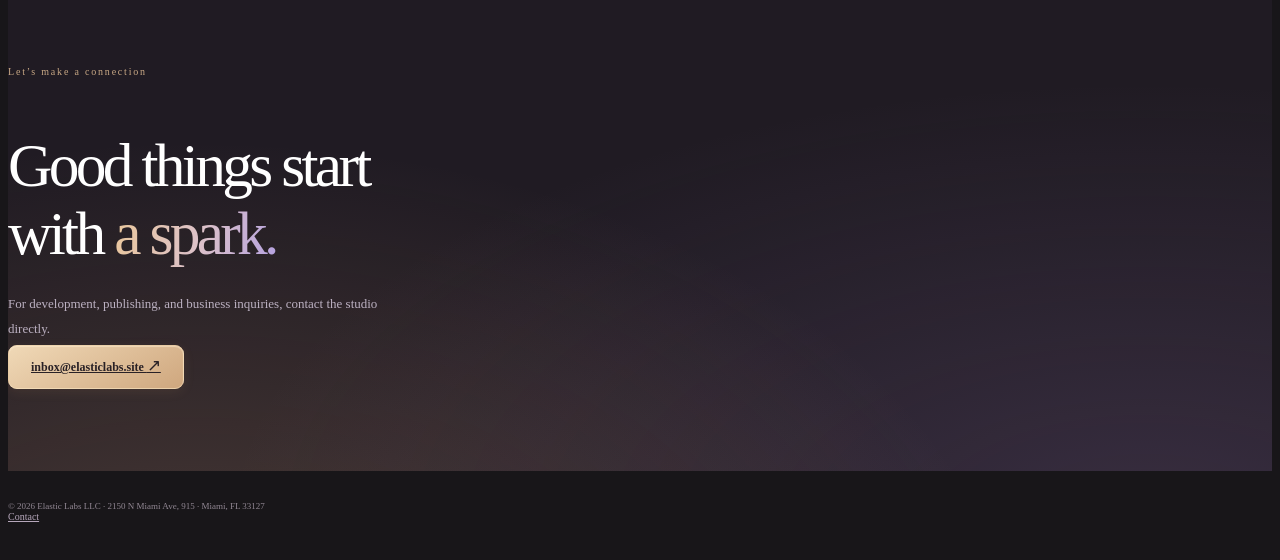
==== commit ca8d8843: "Refresh cached landing assets together for the motion update" ====
--- a/index.html
+++ b/index.html
@@ -15,7 +15,7 @@
   <meta property="og:description" content="We build games where cooperation changes the story. An independent game studio in Miami, Florida." />
   <meta property="og:url" content="https://elasticlabs.com/" />
   <link rel="stylesheet" href="styles.css" />
-  <link rel="stylesheet" href="landing.css" />
+  <link rel="stylesheet" href="landing.css?v=resonance-2" />
 </head>
 <body class="landing-page">
   <a class="skip-link" href="#main-content">Skip to content</a>
@@ -273,6 +273,6 @@
   </footer>
 
   <script src="script.js" defer></script>
-  <script src="energy.js" defer></script>
+  <script src="energy.js?v=resonance-2" defer></script>
 </body>
 </html>
--- a/landing.css
+++ b/landing.css
@@ -46,12 +46,10 @@
 .button span { font-size: 17px; font-weight: 400; }
 .button--glass { color: #e2d7ef; border-color: #bd99e440; background: linear-gradient(150deg, #9a78be2b, #66507819); box-shadow: inset 0 1px 1px #d4b5f126, 0 3px 18px #00000016; backdrop-filter: blur(12px); }
 .button--glass:hover { border-color: #bd99e47a; box-shadow: 0 6px 22px #9978c41a; }
-.energy-field { position: absolute; inset: 0; width: 100%; height: 100%; z-index: -2; pointer-events: none; transform: translate(var(--energy-x, 0px), var(--energy-y, 0px)) scale(1.035); }
-.energy-ribbon { transform-origin: 50% 64%; will-change: transform; }
-.energy-ribbon--amber { animation: drift-amber 19s ease-in-out infinite alternate; }
-.energy-ribbon--violet { animation: drift-violet 23s ease-in-out infinite alternate; }
-@keyframes drift-amber { from { transform: translateY(-15px) rotate(-2deg) scaleY(.94); opacity: .74; } to { transform: translateY(20px) rotate(2deg) scaleY(1.08); opacity: 1; } }
-@keyframes drift-violet { from { transform: translateY(14px) rotate(2deg) scaleY(1.05); opacity: .9; } to { transform: translateY(-24px) rotate(-2deg) scaleY(.94); opacity: .68; } }
+/* The SVG remains the still fallback. Canvas draws evolving wave geometry. */
+.energy-field, .energy-canvas { position: absolute; inset: 0; width: 100%; height: 100%; z-index: -2; pointer-events: none; }
+.energy-ribbon { transform: none; }
+.hero.canvas-ready .energy-field { visibility: hidden; }
 .hero__foot { position: absolute; bottom: 29px; left: 0; right: 0; display: flex; justify-content: space-between; align-items: center; gap: 20px; }
 .hero__scroll { display: inline-flex; align-items: center; gap: 12px; color: #a49ba7; text-decoration: none; font-size: 10px; letter-spacing: .045em; }
 .scroll-track { display: block; width: 14px; height: 23px; border: 1px solid #b6a7c04d; border-radius: 8px; }
@@ -59,8 +57,7 @@
 .motion-toggle { white-space: nowrap; display: inline-flex; align-items: center; gap: 8px; min-height: 44px; padding: 5px 0 5px 10px; border: 0; border-radius: 4px; background: none; color: #b6aabf; cursor: pointer; font: inherit; font-size: 10px; }
 .motion-toggle[hidden] { display: none; }
 .motion-toggle:hover { color: #eee3ef; }
-.hero:not(.motion-ready) .energy-ribbon { animation: none; }
-.hero.is-paused .energy-ribbon, .hero.is-offscreen .energy-ribbon { animation-play-state: paused; will-change: auto; }
+
 .section { padding: 110px 0; }
 .section h2 { margin: 0 0 22px; font-size: clamp(32px, 3.3vw, 48px); font-weight: 500; letter-spacing: -.05em; line-height: 1.14; }
 .section h2 span { color: #afa1ba; }
@@ -132,7 +129,7 @@
   .hero .lead { font-size: 13px; margin-top: 24px; line-height: 1.9; }
   .hero__actions { align-items: center; flex-wrap: wrap; gap: 10px; margin-top: 29px; }
   .hero__actions .button { padding: 13px 15px; gap: 16px; font-size: 12px; min-height: 46px; }
-  .energy-field { width: 160%; left: -30%; }
+  .energy-field, .energy-canvas { width: 160%; left: -30%; }
   .hero__foot { bottom: 24px; }
   .hero__scroll { font-size: 10px; gap: 8px; }
   .motion-toggle { font-size: 10px; }
@@ -177,8 +174,6 @@
 }
 @media (prefers-reduced-motion: reduce) {
   html { scroll-behavior: auto; }
-  .hero:not(.motion-enabled) .energy-ribbon { animation: none !important; will-change: auto; }
-  .energy-field { transform: none; }
   .button, .nav__menu { transition: none; }
 }
 html:not(.has-js) .motion-toggle { display: none; }
@@ -189,3 +184,20 @@
   html:not(.has-js) .nav { width: 100%; margin-top: 22px; }
   html:not(.has-js) .nav__menu { position: static; flex-direction: row; flex-wrap: wrap; min-width: 0; opacity: 1; pointer-events: auto; transform: none; padding: 0; background: none; border: 0; box-shadow: none; }
 }
+
+/* Local preview only; energy.js never creates these controls on the public host. */
+.motion-lab { position: fixed; z-index: 1001; right: 22px; bottom: 22px; width: 315px; padding: 18px; border: 1px solid #c6a4df44; border-radius: 14px; background: #24202bef; box-shadow: 0 12px 45px #0006; backdrop-filter: blur(18px); }
+.motion-lab__heading { display: flex; align-items: center; justify-content: space-between; gap: 10px; margin-bottom: 15px; }
+.motion-lab__heading strong { font-size: 12px; font-weight: 500; color: #f0e5d9; }
+.motion-lab__heading span { font-size: 9px; color: #a99bb6; }
+.motion-lab__options { display: flex; gap: 6px; }
+.motion-lab__options button { flex: 1; min-height: 36px; padding: 8px 10px; border: 1px solid #b197c22e; border-radius: 7px; background: #ffffff04; color: #c8becf; font: inherit; font-size: 11px; cursor: pointer; }
+.motion-lab__options button[aria-pressed="true"] { color: #f3dcc3; background: #c8a58022; border-color: #d6ac8066; }
+.motion-lab__pace { display: flex; align-items: center; gap: 13px; margin-top: 17px; font-size: 10px; color: #bcafc6; }
+.motion-lab__pace input { width: 100%; accent-color: #d7b896; cursor: pointer; }
+.motion-lab__pace output { min-width: 28px; color: #ead4bc; }
+.motion-lab__description { margin: 13px 0 0; font-size: 10px; line-height: 1.6; color: #a99cb5; }
+@media (max-width: 600px) { .motion-lab { right: 12px; bottom: 12px; width: min(315px, calc(100% - 24px)); padding: 14px; } }
+
+.motion-lab__pause { border: 0; border-radius: 5px; background: transparent; color: #d5c3e0; font: inherit; font-size: 10px; min-height: 30px; cursor: pointer; padding: 0 5px; }
+.motion-lab__pause:hover { color: #fff1df; background: #ffffff08; }
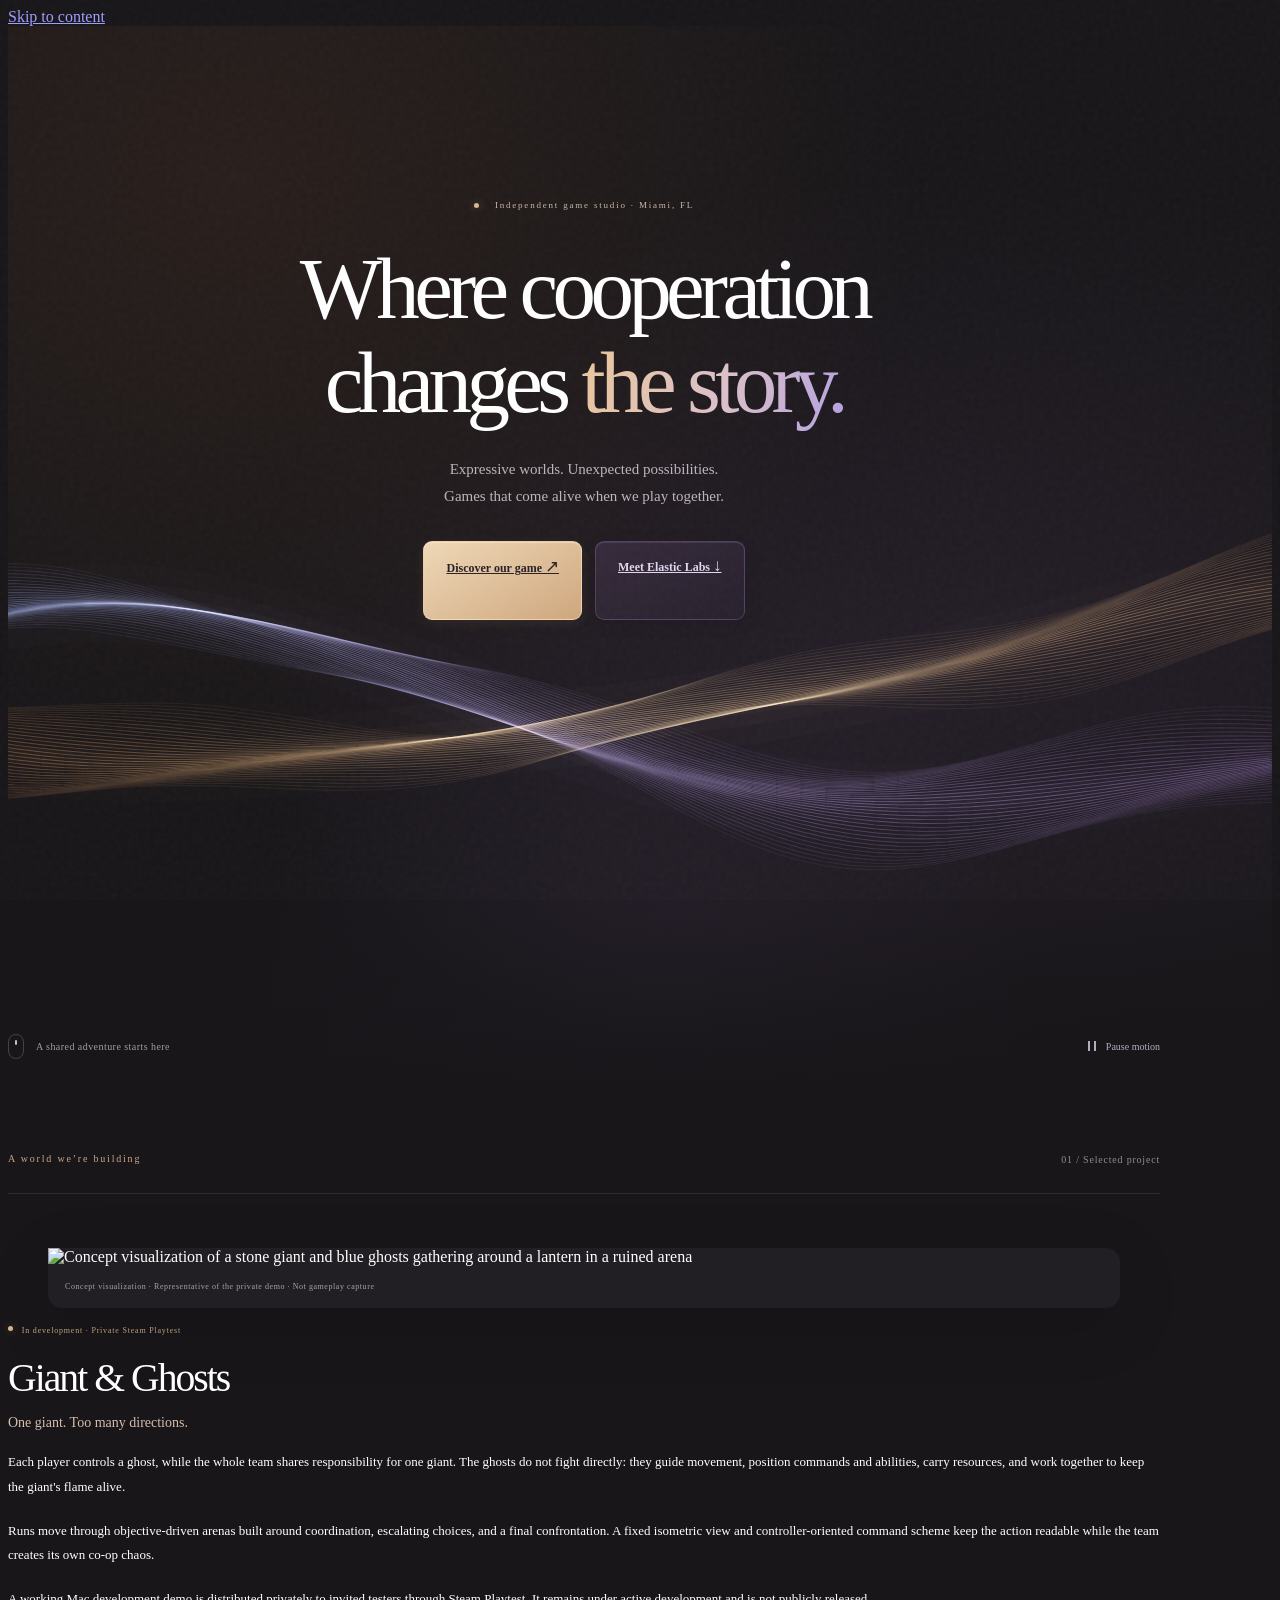
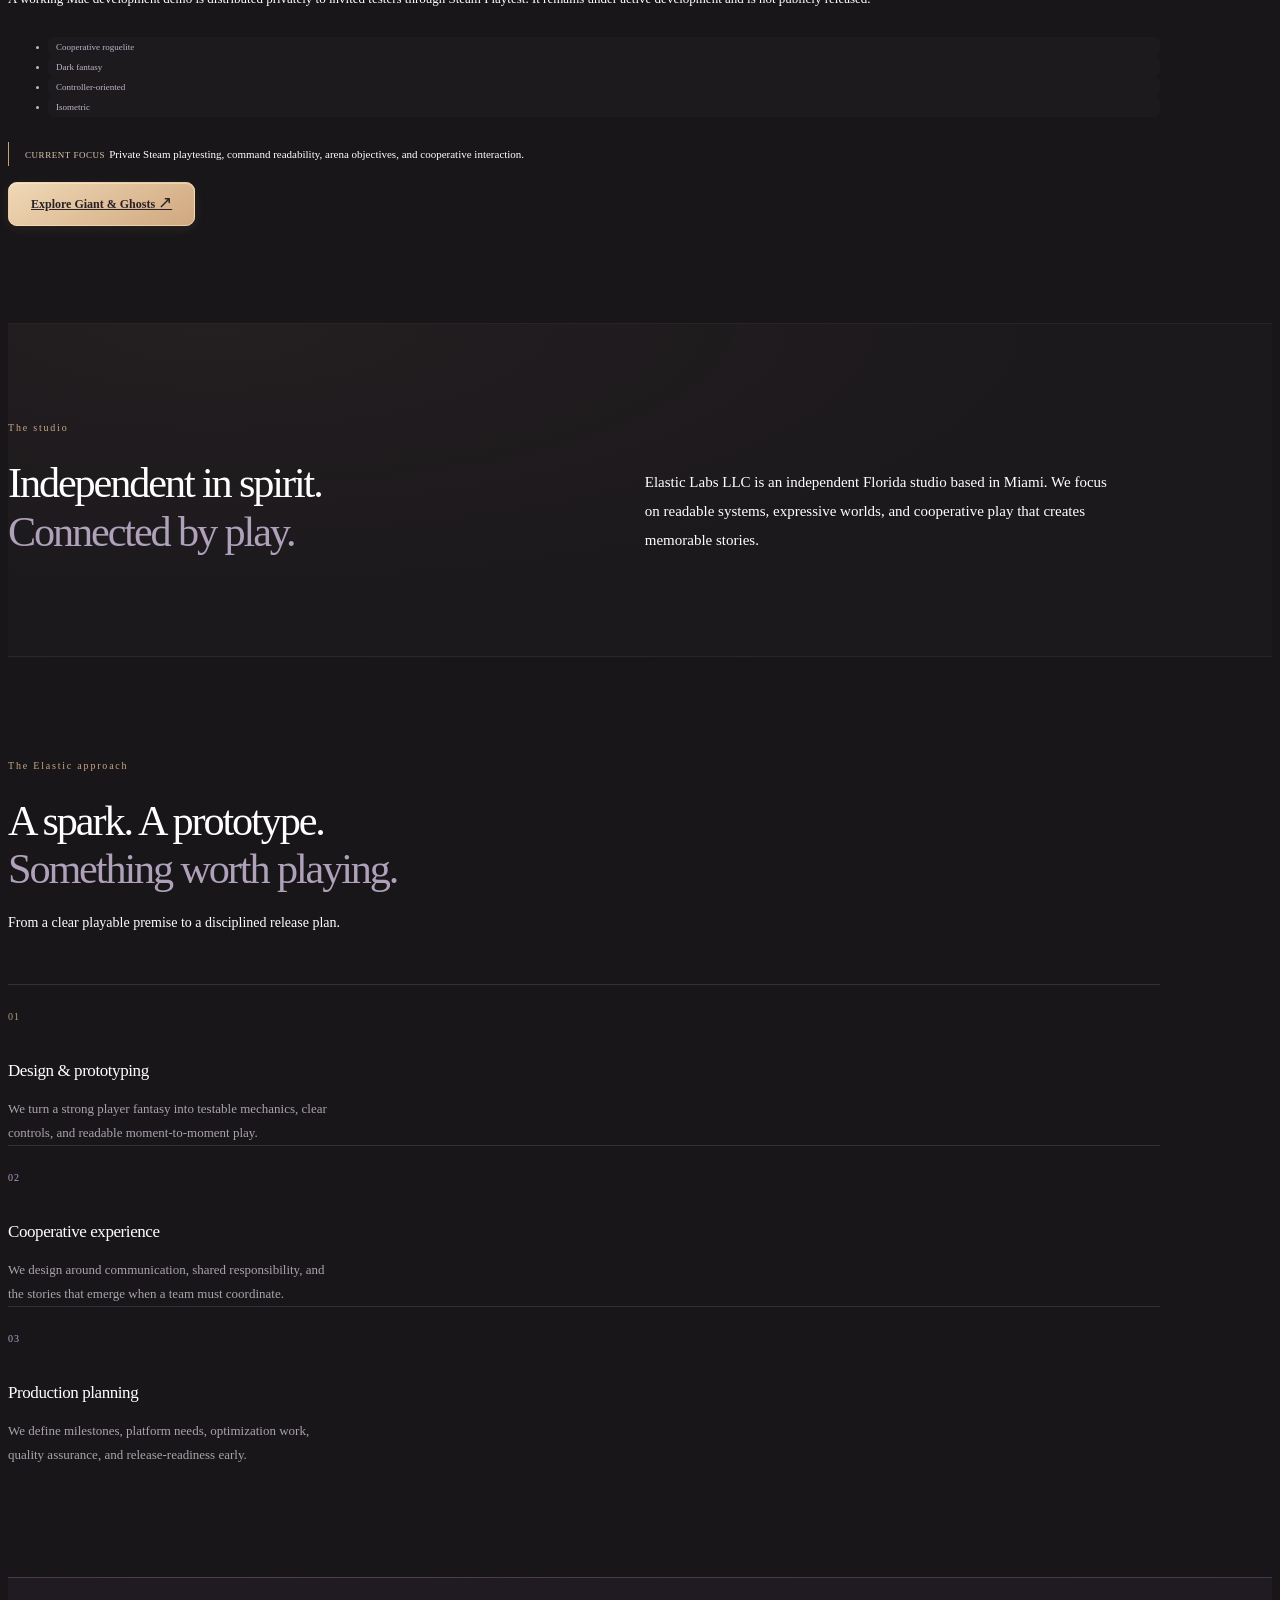
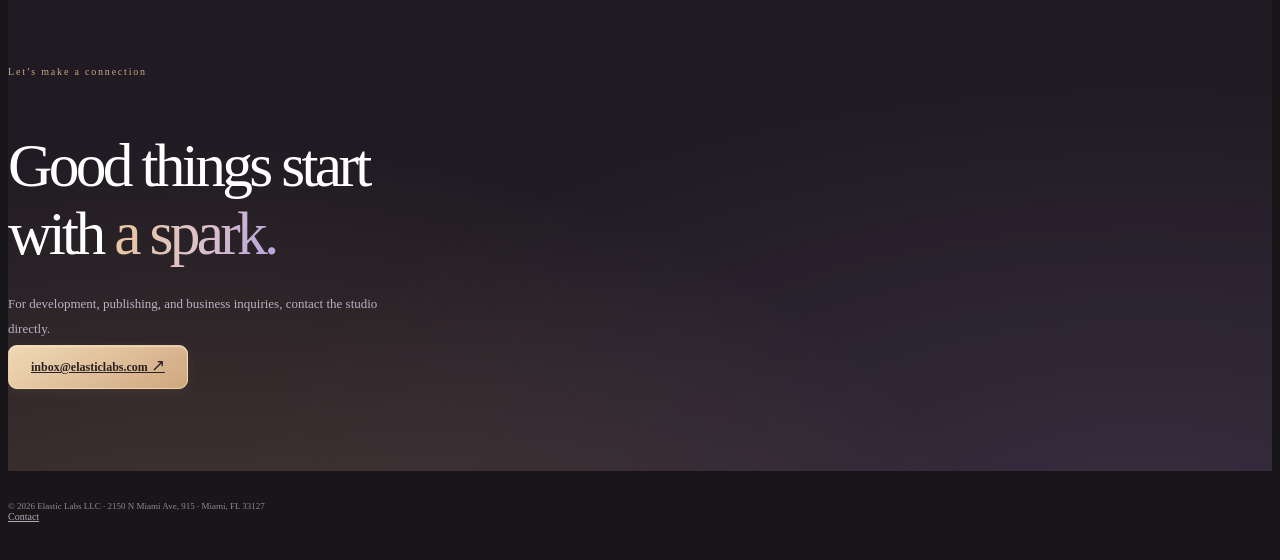
==== commit f3ad01a0: "Prepare .com public contact address after mail routing setup" ====
--- a/index.html
+++ b/index.html
@@ -257,7 +257,7 @@
           <p>For development, publishing, and business inquiries, contact the studio directly.</p>
         </div>
         <div class="cta__actions">
-          <a class="button button--light" href="mailto:inbox@elasticlabs.site">inbox@elasticlabs.site <span aria-hidden="true">↗</span></a>
+          <a class="button button--light" href="mailto:inbox@elasticlabs.com">inbox@elasticlabs.com <span aria-hidden="true">↗</span></a>
         </div>
       </div>
     </section>
@@ -267,7 +267,7 @@
     <div class="container footer__content">
       <p>&copy; <span id="year"></span> Elastic Labs LLC · 2150 N Miami Ave, 915 · Miami, FL 33127</p>
       <div class="footer__links">
-        <a href="mailto:inbox@elasticlabs.site">Contact</a>
+        <a href="mailto:inbox@elasticlabs.com">Contact</a>
       </div>
     </div>
   </footer>
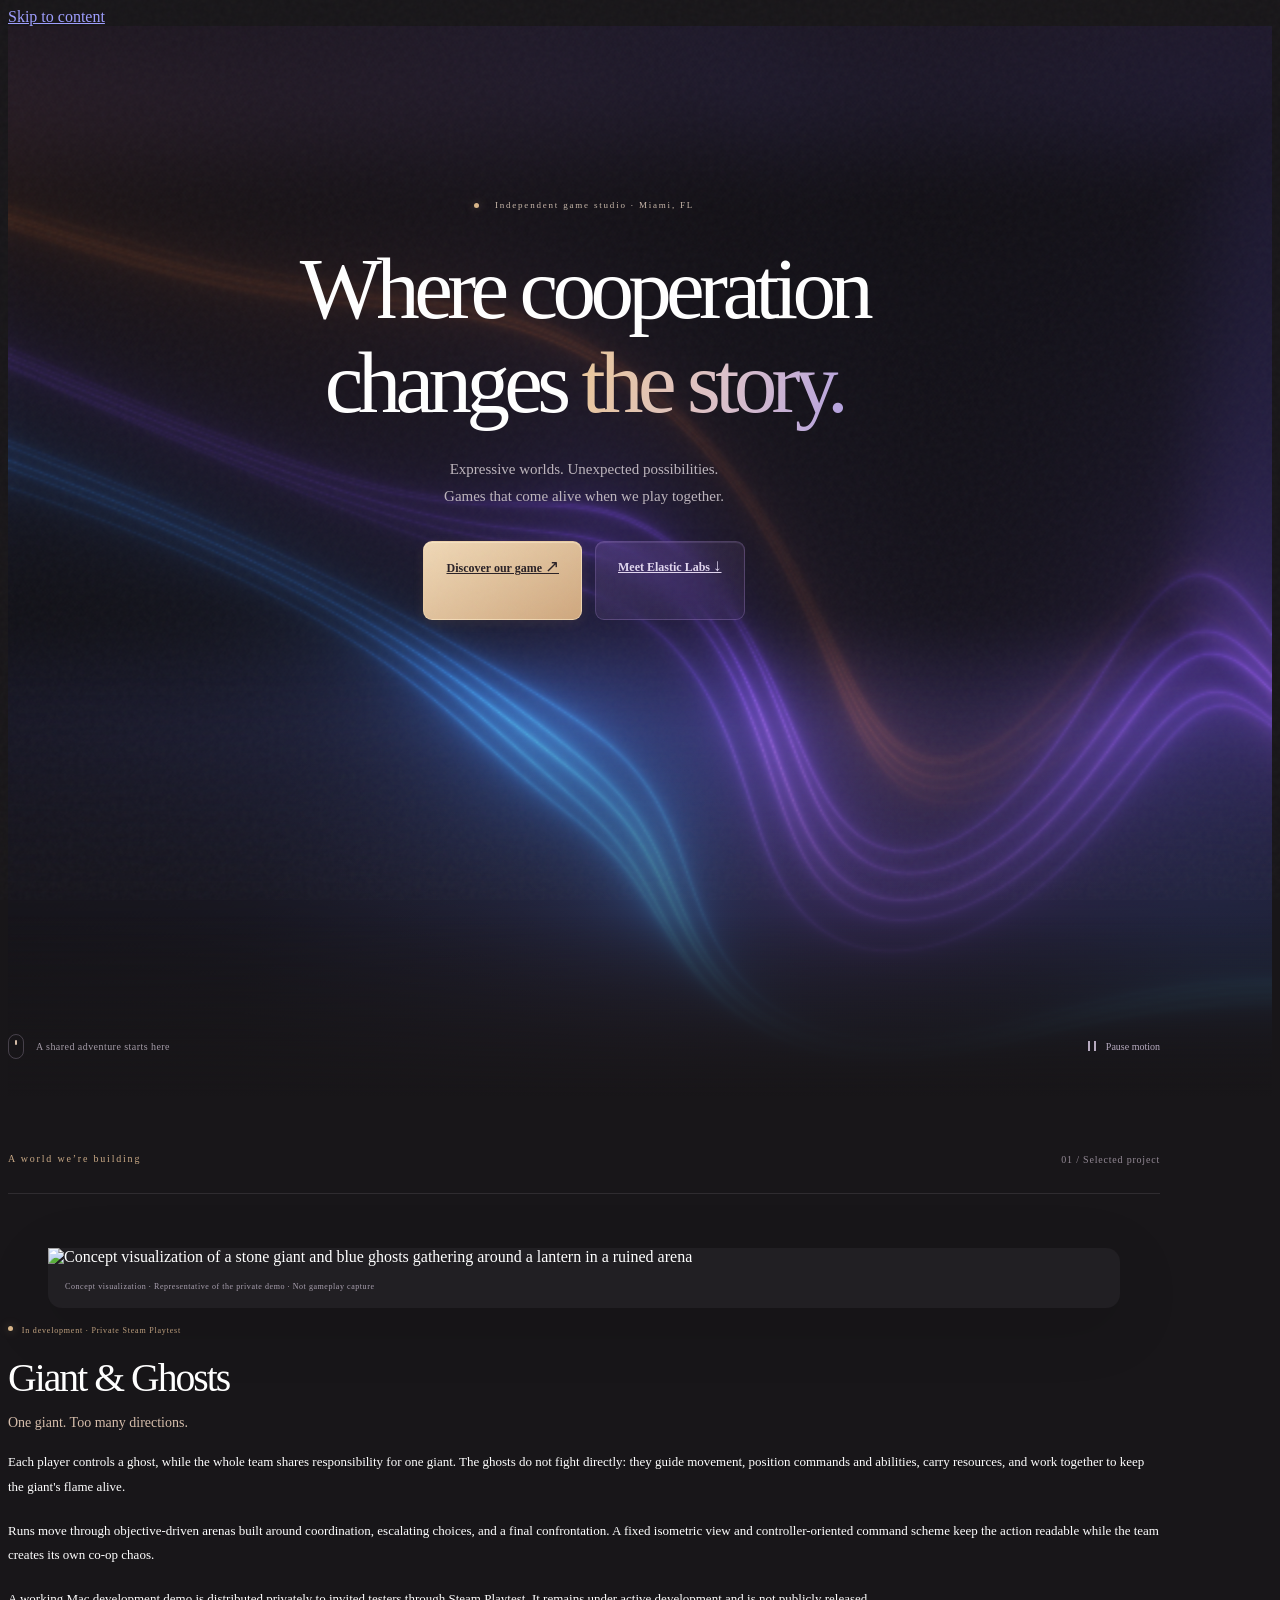
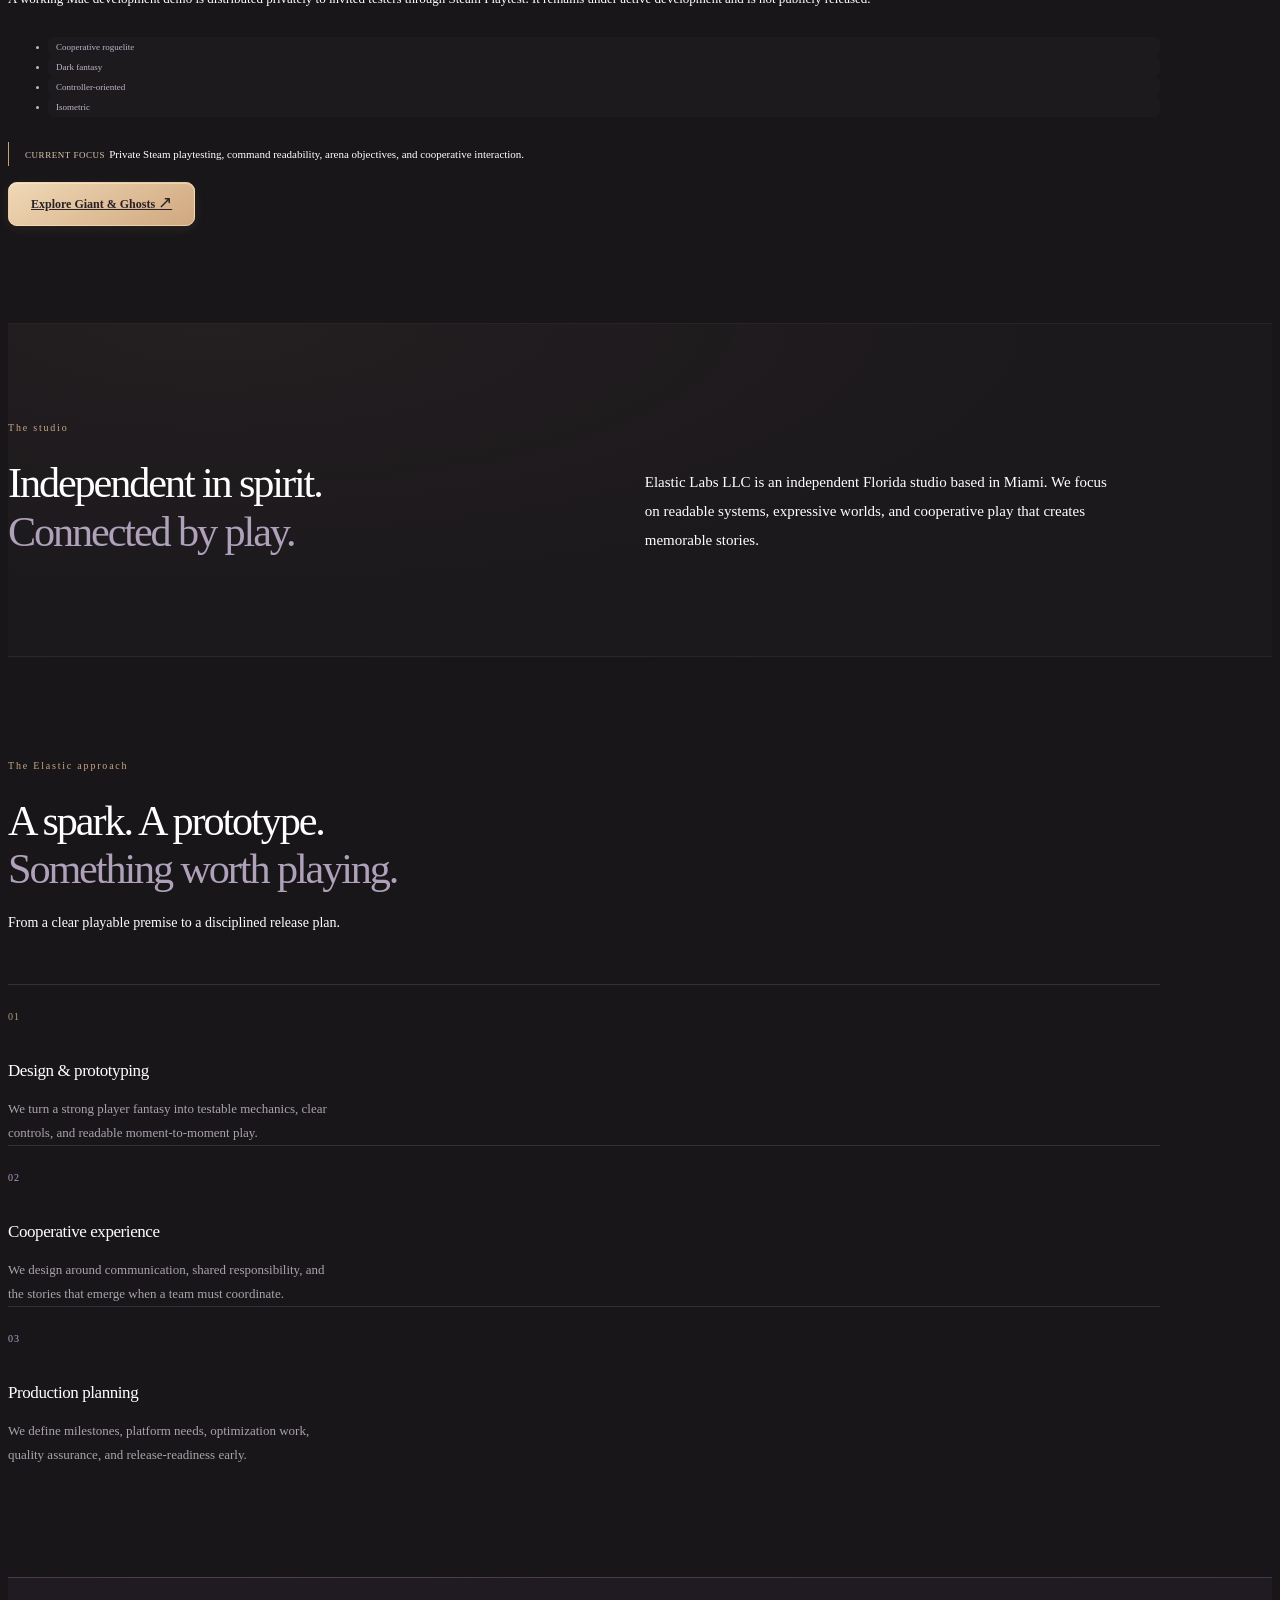
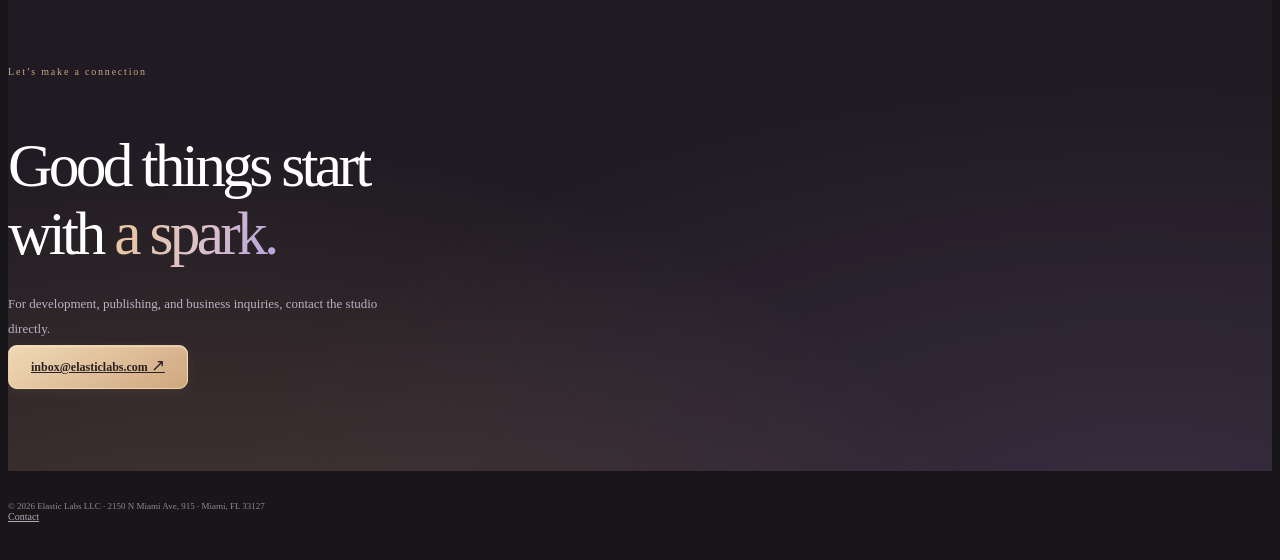
==== commit 0b4da43f: "Match ShapeFab ribbon animation and pointer interaction" ====
--- a/index.html
+++ b/index.html
@@ -15,7 +15,7 @@
   <meta property="og:description" content="We build games where cooperation changes the story. An independent game studio in Miami, Florida." />
   <meta property="og:url" content="https://elasticlabs.com/" />
   <link rel="stylesheet" href="styles.css" />
-  <link rel="stylesheet" href="landing.css?v=resonance-2" />
+  <link rel="stylesheet" href="landing.css?v=shapefab-webgl-1" />
 </head>
 <body class="landing-page">
   <a class="skip-link" href="#main-content">Skip to content</a>
@@ -273,6 +273,6 @@
   </footer>
 
   <script src="script.js" defer></script>
-  <script src="energy.js?v=resonance-2" defer></script>
+  <script src="energy.js?v=shapefab-webgl-1" defer></script>
 </body>
 </html>
--- a/landing.css
+++ b/landing.css
@@ -46,8 +46,14 @@
 .button span { font-size: 17px; font-weight: 400; }
 .button--glass { color: #e2d7ef; border-color: #bd99e440; background: linear-gradient(150deg, #9a78be2b, #66507819); box-shadow: inset 0 1px 1px #d4b5f126, 0 3px 18px #00000016; backdrop-filter: blur(12px); }
 .button--glass:hover { border-color: #bd99e47a; box-shadow: 0 6px 22px #9978c41a; }
-/* The SVG remains the still fallback. Canvas draws evolving wave geometry. */
+/* The SVG remains the still fallback; WebGL uses the reference full hero framing. */
 .energy-field, .energy-canvas { position: absolute; inset: 0; width: 100%; height: 100%; z-index: -2; pointer-events: none; }
+.energy-canvas {
+  -webkit-mask-image: linear-gradient(#000 60%, #0000 100%);
+  mask-image: linear-gradient(#000 60%, #0000 100%);
+  visibility: hidden;
+}
+.hero.canvas-ready .energy-canvas { visibility: visible; }
 .energy-ribbon { transform: none; }
 .hero.canvas-ready .energy-field { visibility: hidden; }
 .hero__foot { position: absolute; bottom: 29px; left: 0; right: 0; display: flex; justify-content: space-between; align-items: center; gap: 20px; }
@@ -129,7 +135,7 @@
   .hero .lead { font-size: 13px; margin-top: 24px; line-height: 1.9; }
   .hero__actions { align-items: center; flex-wrap: wrap; gap: 10px; margin-top: 29px; }
   .hero__actions .button { padding: 13px 15px; gap: 16px; font-size: 12px; min-height: 46px; }
-  .energy-field, .energy-canvas { width: 160%; left: -30%; }
+  .energy-field { width: 160%; left: -30%; }
   .hero__foot { bottom: 24px; }
   .hero__scroll { font-size: 10px; gap: 8px; }
   .motion-toggle { font-size: 10px; }
@@ -184,20 +190,3 @@
   html:not(.has-js) .nav { width: 100%; margin-top: 22px; }
   html:not(.has-js) .nav__menu { position: static; flex-direction: row; flex-wrap: wrap; min-width: 0; opacity: 1; pointer-events: auto; transform: none; padding: 0; background: none; border: 0; box-shadow: none; }
 }
-
-/* Local preview only; energy.js never creates these controls on the public host. */
-.motion-lab { position: fixed; z-index: 1001; right: 22px; bottom: 22px; width: 315px; padding: 18px; border: 1px solid #c6a4df44; border-radius: 14px; background: #24202bef; box-shadow: 0 12px 45px #0006; backdrop-filter: blur(18px); }
-.motion-lab__heading { display: flex; align-items: center; justify-content: space-between; gap: 10px; margin-bottom: 15px; }
-.motion-lab__heading strong { font-size: 12px; font-weight: 500; color: #f0e5d9; }
-.motion-lab__heading span { font-size: 9px; color: #a99bb6; }
-.motion-lab__options { display: flex; gap: 6px; }
-.motion-lab__options button { flex: 1; min-height: 36px; padding: 8px 10px; border: 1px solid #b197c22e; border-radius: 7px; background: #ffffff04; color: #c8becf; font: inherit; font-size: 11px; cursor: pointer; }
-.motion-lab__options button[aria-pressed="true"] { color: #f3dcc3; background: #c8a58022; border-color: #d6ac8066; }
-.motion-lab__pace { display: flex; align-items: center; gap: 13px; margin-top: 17px; font-size: 10px; color: #bcafc6; }
-.motion-lab__pace input { width: 100%; accent-color: #d7b896; cursor: pointer; }
-.motion-lab__pace output { min-width: 28px; color: #ead4bc; }
-.motion-lab__description { margin: 13px 0 0; font-size: 10px; line-height: 1.6; color: #a99cb5; }
-@media (max-width: 600px) { .motion-lab { right: 12px; bottom: 12px; width: min(315px, calc(100% - 24px)); padding: 14px; } }
-
-.motion-lab__pause { border: 0; border-radius: 5px; background: transparent; color: #d5c3e0; font: inherit; font-size: 10px; min-height: 30px; cursor: pointer; padding: 0 5px; }
-.motion-lab__pause:hover { color: #fff1df; background: #ffffff08; }
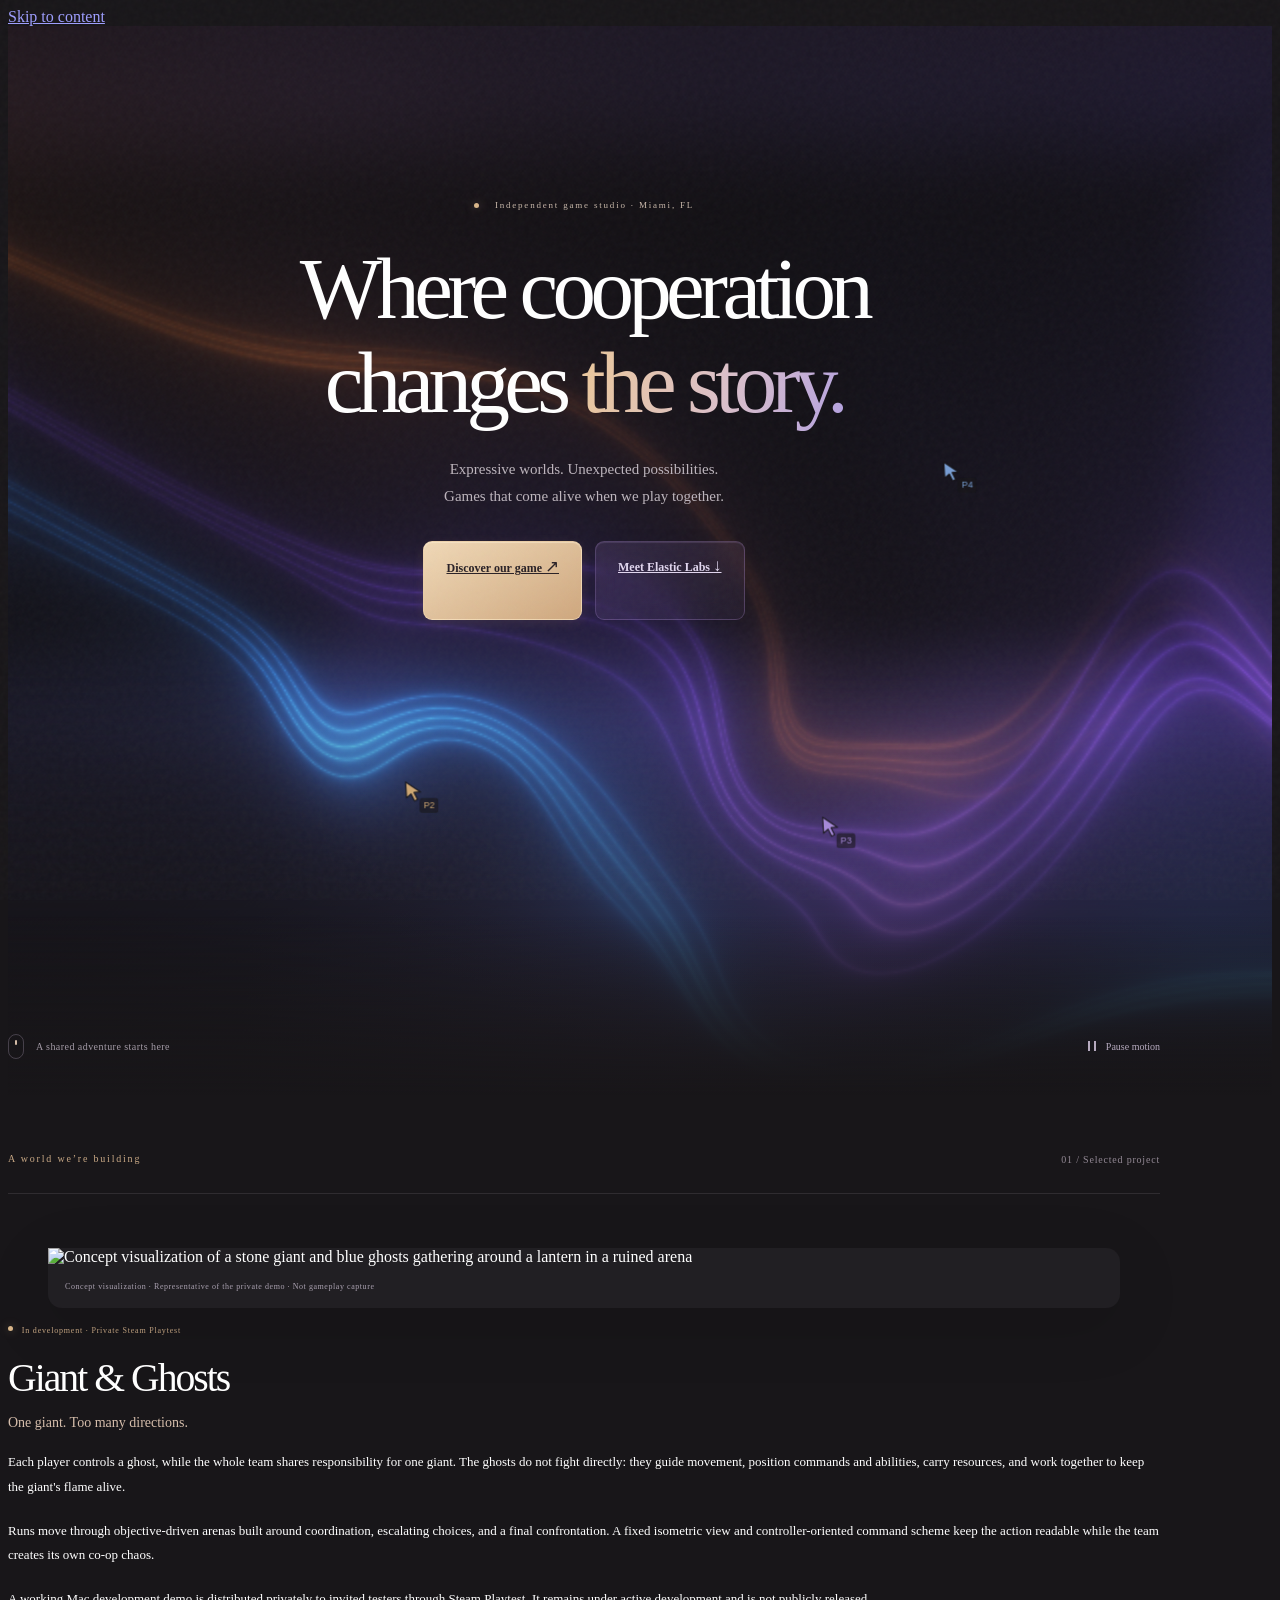
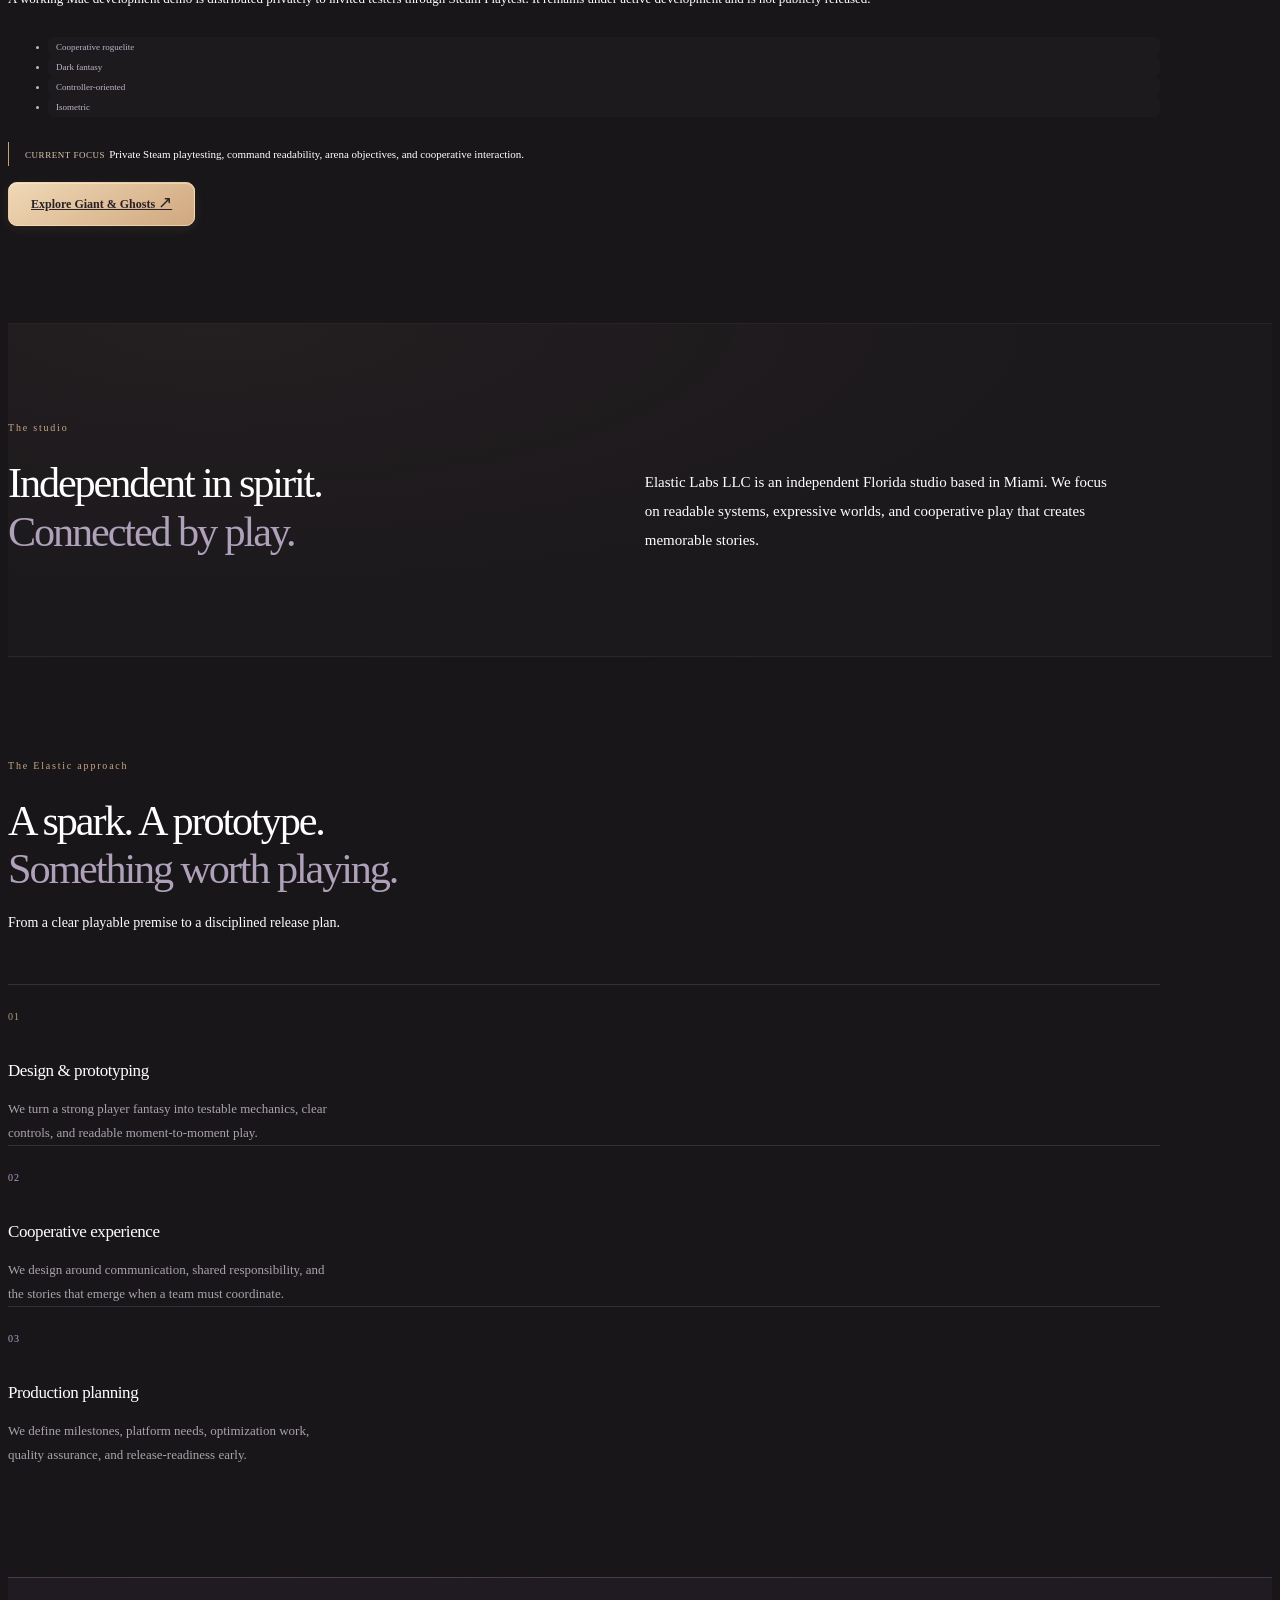
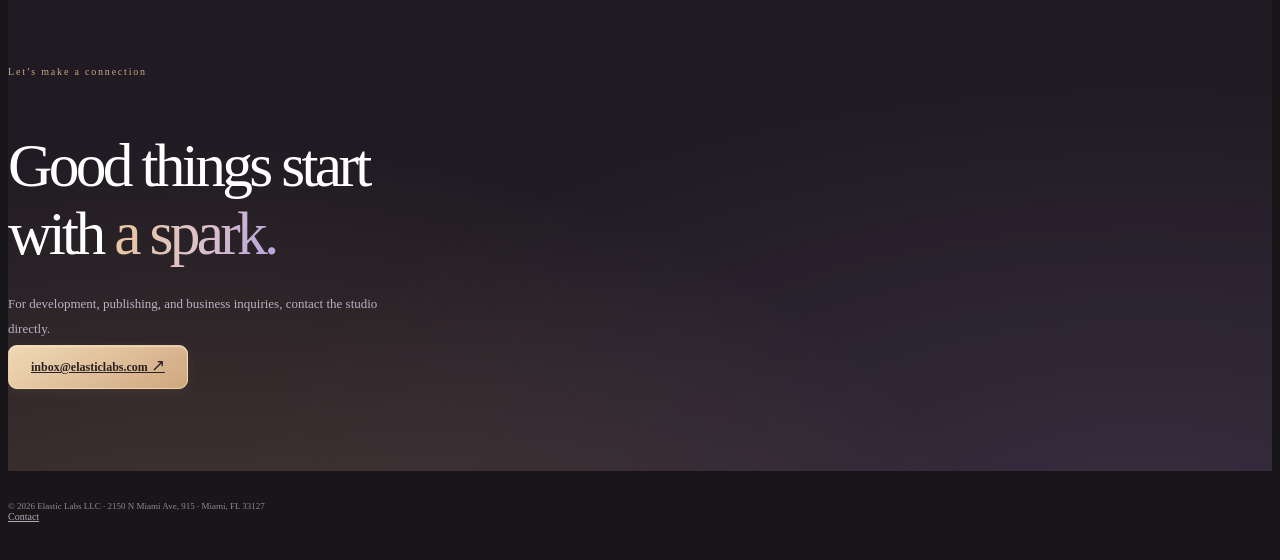
==== commit 964e1309: "Add simulated co-op cursors that stir the landing waves" ====
--- a/index.html
+++ b/index.html
@@ -15,7 +15,7 @@
   <meta property="og:description" content="We build games where cooperation changes the story. An independent game studio in Miami, Florida." />
   <meta property="og:url" content="https://elasticlabs.com/" />
   <link rel="stylesheet" href="styles.css" />
-  <link rel="stylesheet" href="landing.css?v=shapefab-webgl-1" />
+  <link rel="stylesheet" href="landing.css?v=shapefab-coop-1" />
 </head>
 <body class="landing-page">
   <a class="skip-link" href="#main-content">Skip to content</a>
@@ -273,6 +273,6 @@
   </footer>
 
   <script src="script.js" defer></script>
-  <script src="energy.js?v=shapefab-webgl-1" defer></script>
+  <script src="energy.js?v=shapefab-coop-1" defer></script>
 </body>
 </html>
--- a/landing.css
+++ b/landing.css
@@ -56,6 +56,15 @@
 .hero.canvas-ready .energy-canvas { visibility: visible; }
 .energy-ribbon { transform: none; }
 .hero.canvas-ready .energy-field { visibility: hidden; }
+/* Decorative simulated teammates, driven by the WebGL animation clock. The
+   arrow tip's (0, 0) is the exact CSS position supplied to the shader. */
+.energy-companions { position: absolute; inset: 0; z-index: -1; overflow: hidden; pointer-events: none; visibility: hidden; }
+.hero.canvas-ready .energy-companions { visibility: visible; }
+.energy-companion { position: absolute; top: 0; left: 0; color: #edbd7a; opacity: .85; pointer-events: none; will-change: transform; }
+.energy-companion--1 { color: #b99aed; }
+.energy-companion--2 { color: #8ab7f5; }
+.energy-companion svg { display: block; width: 16px; height: 20px; overflow: visible; fill: currentColor; stroke: #181619; stroke-width: 1.25; stroke-linejoin: round; }
+.energy-companion span { position: absolute; top: 16px; left: 14px; padding: 2px 4px; border-radius: 3px; background: #181619b8; font: 500 9px/1.2 Inter, sans-serif; letter-spacing: .02em; white-space: nowrap; }
 .hero__foot { position: absolute; bottom: 29px; left: 0; right: 0; display: flex; justify-content: space-between; align-items: center; gap: 20px; }
 .hero__scroll { display: inline-flex; align-items: center; gap: 12px; color: #a49ba7; text-decoration: none; font-size: 10px; letter-spacing: .045em; }
 .scroll-track { display: block; width: 14px; height: 23px; border: 1px solid #b6a7c04d; border-radius: 8px; }
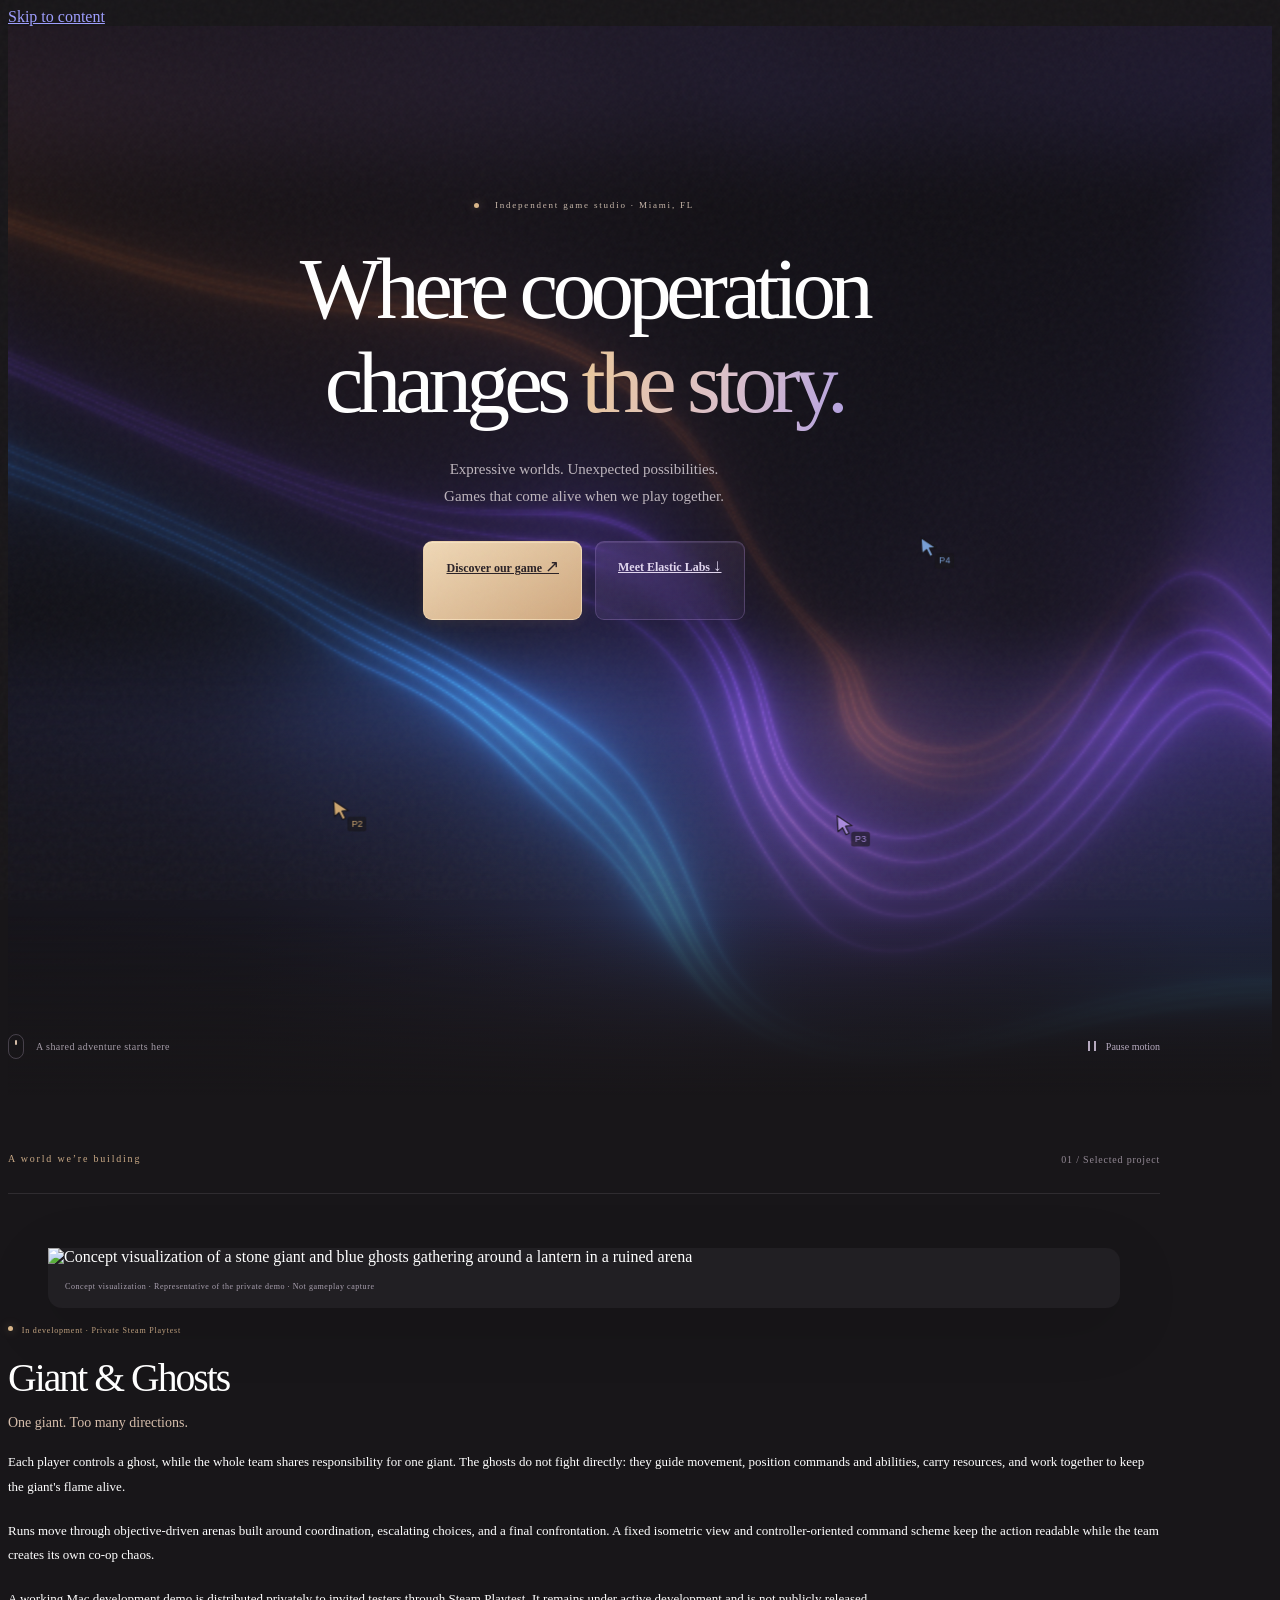
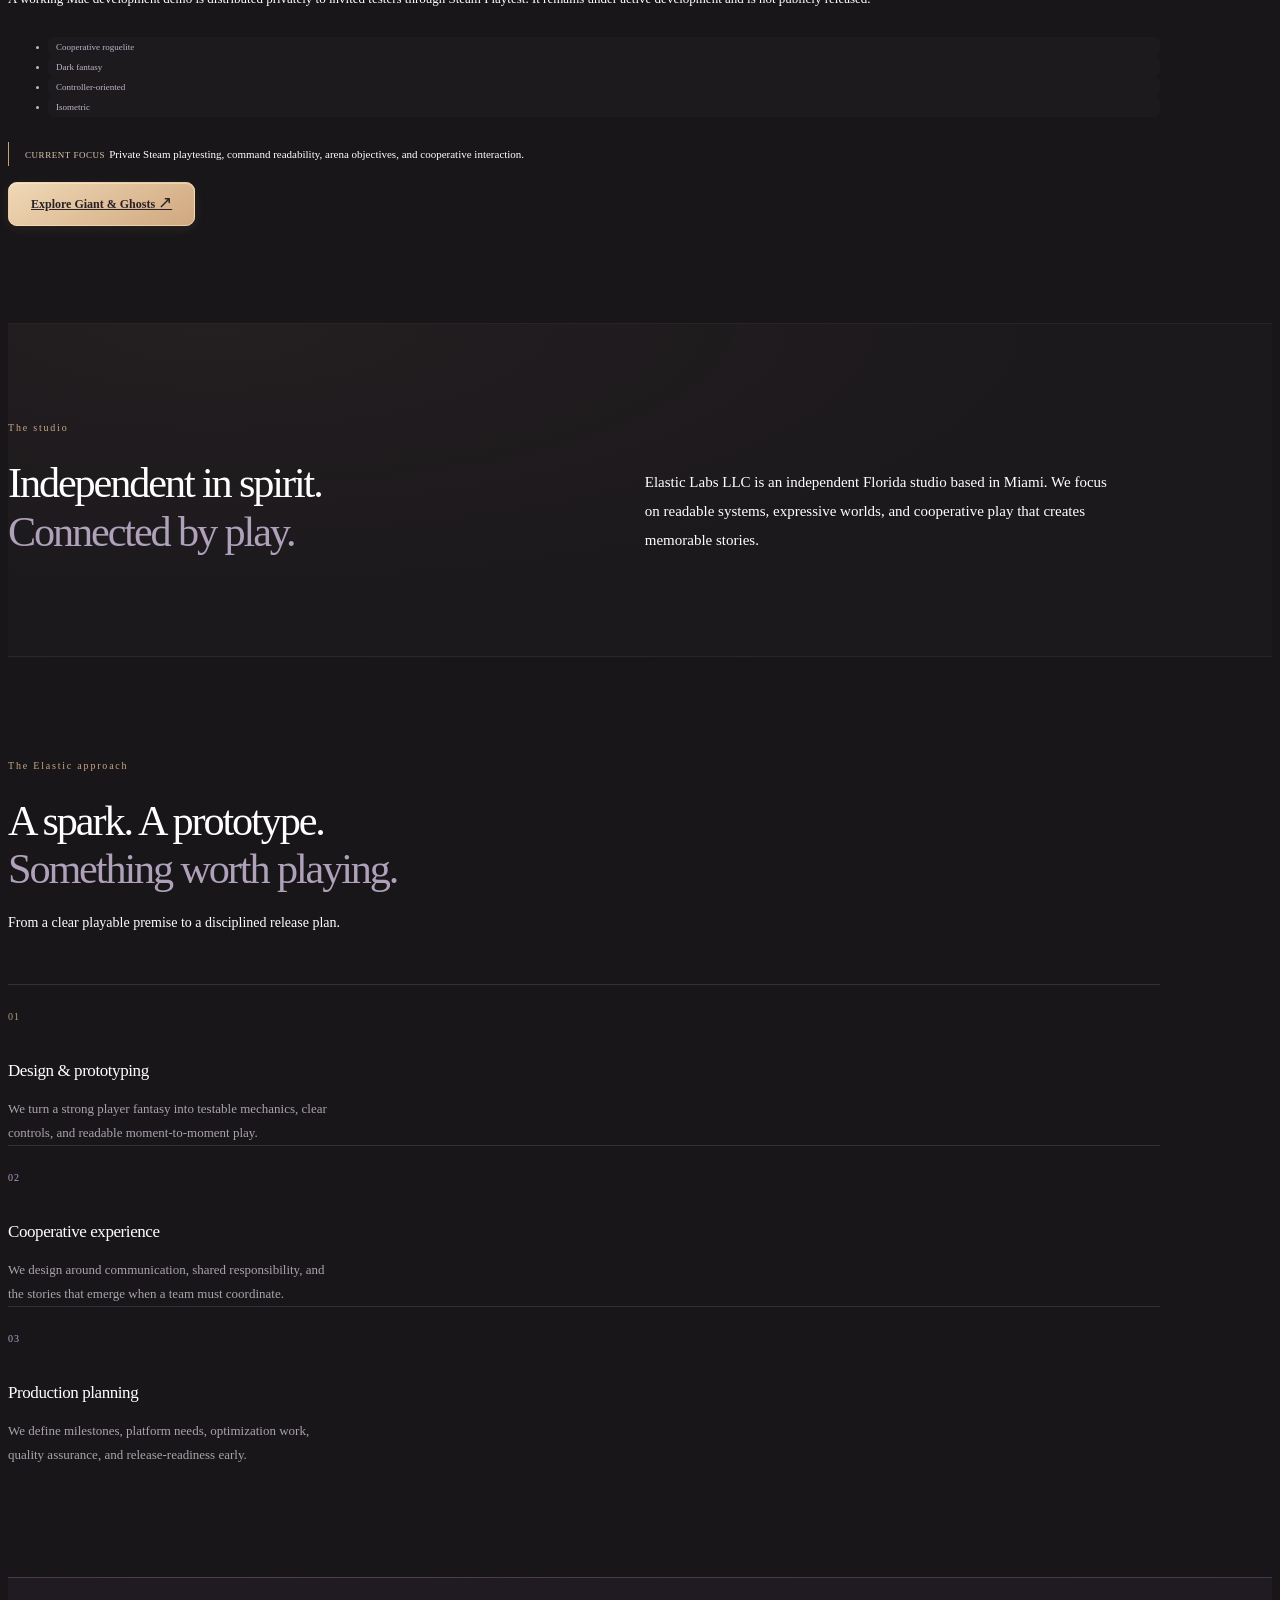
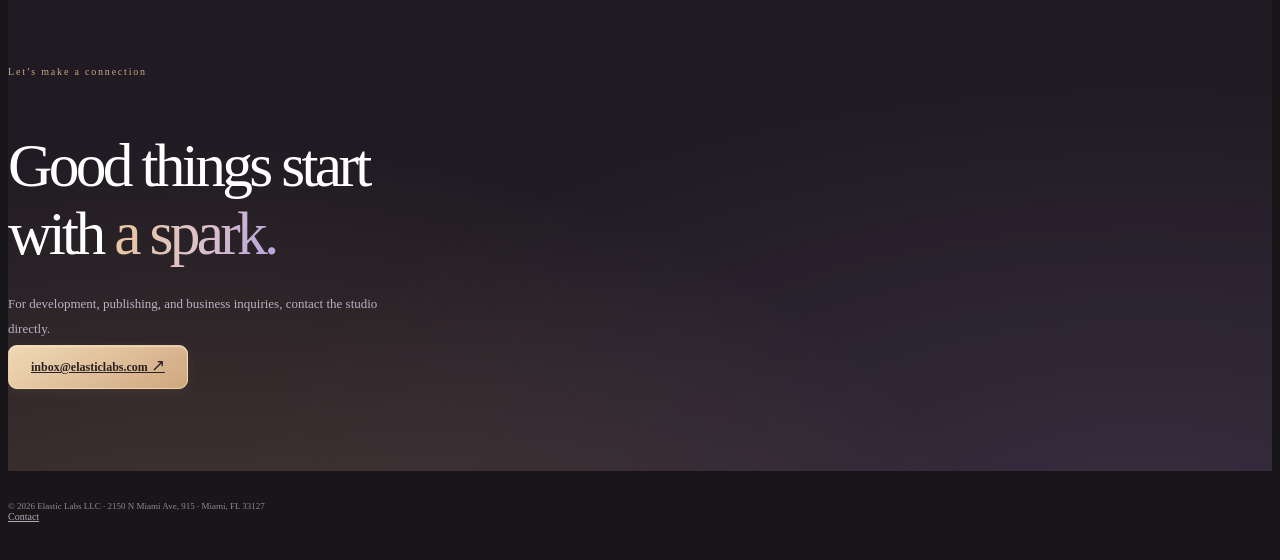
==== commit 2a6f3a7c: "Animate the landing wave logo with shared motion controls" ====
--- a/index.html
+++ b/index.html
@@ -15,14 +15,18 @@
   <meta property="og:description" content="We build games where cooperation changes the story. An independent game studio in Miami, Florida." />
   <meta property="og:url" content="https://elasticlabs.com/" />
   <link rel="stylesheet" href="styles.css" />
-  <link rel="stylesheet" href="landing.css?v=shapefab-coop-1" />
+  <link rel="stylesheet" href="landing.css?v=brand-wave-1" />
 </head>
 <body class="landing-page">
   <a class="skip-link" href="#main-content">Skip to content</a>
   <header class="site-header">
     <div class="container">
       <a class="logo" href="#top" aria-label="Elastic Labs home">
-        <svg class="brand-wave" width="32" height="28" viewBox="0 0 32 28" fill="none" aria-hidden="true"><path d="M2 8C9-2 23 18 30 8M2 14C9 4 23 24 30 14M2 20C9 10 23 30 30 20" stroke="currentColor" stroke-width="1.5" stroke-linecap="round" /></svg>
+        <svg class="brand-wave" width="32" height="28" viewBox="0 0 32 28" fill="none" stroke="currentColor" stroke-width="1.5" stroke-linecap="round" aria-hidden="true">
+          <path class="brand-wave__line brand-wave__line--1" d="M2 8C9 -2 23 18 30 8" />
+          <path class="brand-wave__line brand-wave__line--2" d="M2 14C9 4 23 24 30 14" />
+          <path class="brand-wave__line brand-wave__line--3" d="M2 20C9 10 23 30 30 20" />
+        </svg>
         Elastic Labs
       </a>
       <nav class="nav" aria-label="Main navigation">
@@ -273,6 +277,6 @@
   </footer>
 
   <script src="script.js" defer></script>
-  <script src="energy.js?v=shapefab-coop-1" defer></script>
+  <script src="energy.js?v=brand-wave-1" defer></script>
 </body>
 </html>
--- a/landing.css
+++ b/landing.css
@@ -26,6 +26,33 @@
 .site-header .container { padding: 30px 0; }
 .logo { display: inline-flex; align-items: center; gap: 11px; font-size: 18px; letter-spacing: -.055em; text-transform: none; font-weight: 600; }
 .brand-wave { color: #e5bc92; }
+/* Shared wave geometry: 4.8s loop, 0.3s phase between anchored rows.
+   Static d attributes are the fallback; only the control points deform. */
+@media (prefers-reduced-motion: no-preference) {
+  html[data-motion-paused] .brand-wave__line { animation: brand-wave-1 4.8s ease-in-out infinite; animation-play-state: paused; }
+  html[data-motion-paused] .brand-wave__line--2 { animation-name: brand-wave-2; animation-delay: -0.3s; }
+  html[data-motion-paused] .brand-wave__line--3 { animation-name: brand-wave-3; animation-delay: -0.6s; }
+}
+@keyframes brand-wave-1 {
+  0%, 100% { d: path("M2 8C9 -2 23 18 30 8"); }
+  25% { d: path("M2 8C12 -2 26 8 30 8"); }
+  50% { d: path("M2 8C9 18 23 -2 30 8"); }
+  75% { d: path("M2 8C6 8 20 18 30 8"); }
+}
+@keyframes brand-wave-2 {
+  0%, 100% { d: path("M2 14C9 4 23 24 30 14"); }
+  25% { d: path("M2 14C12 4 26 14 30 14"); }
+  50% { d: path("M2 14C9 24 23 4 30 14"); }
+  75% { d: path("M2 14C6 14 20 24 30 14"); }
+}
+@keyframes brand-wave-3 {
+  0%, 100% { d: path("M2 20C9 10 23 30 30 20"); }
+  25% { d: path("M2 20C12 10 26 20 30 20"); }
+  50% { d: path("M2 20C9 30 23 10 30 20"); }
+  75% { d: path("M2 20C6 20 20 30 30 20"); }
+}
+html[data-motion-paused="false"] .brand-wave__line { animation-play-state: running; }
+
 .nav__menu { align-items: center; gap: 32px; }
 .nav__menu a { color: #c1b9c3; font-size: 13px; font-weight: 500; }
 .nav__menu .nav__contact { padding: 10px 15px; border: 1px solid rgba(239, 217, 242, .17); border-radius: 9px; background: rgba(213, 188, 225, .035); color: var(--color-text); }
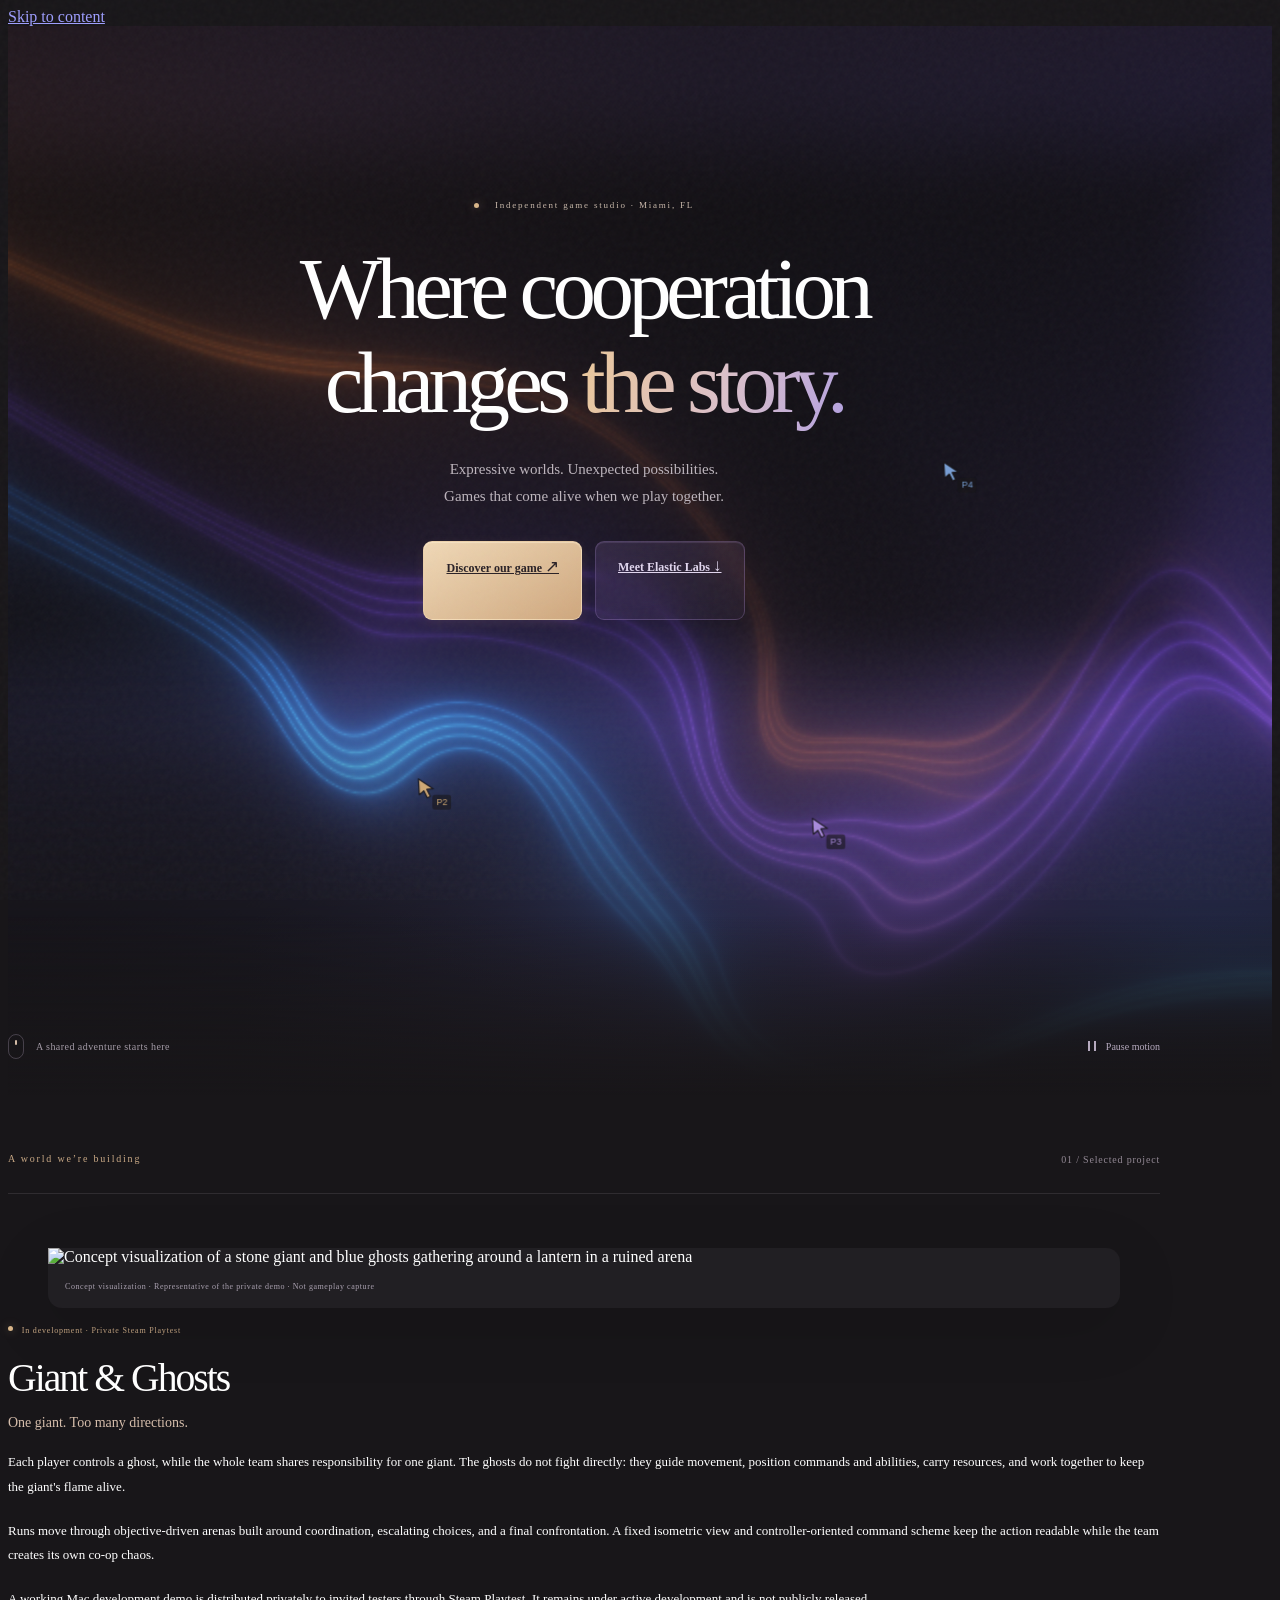
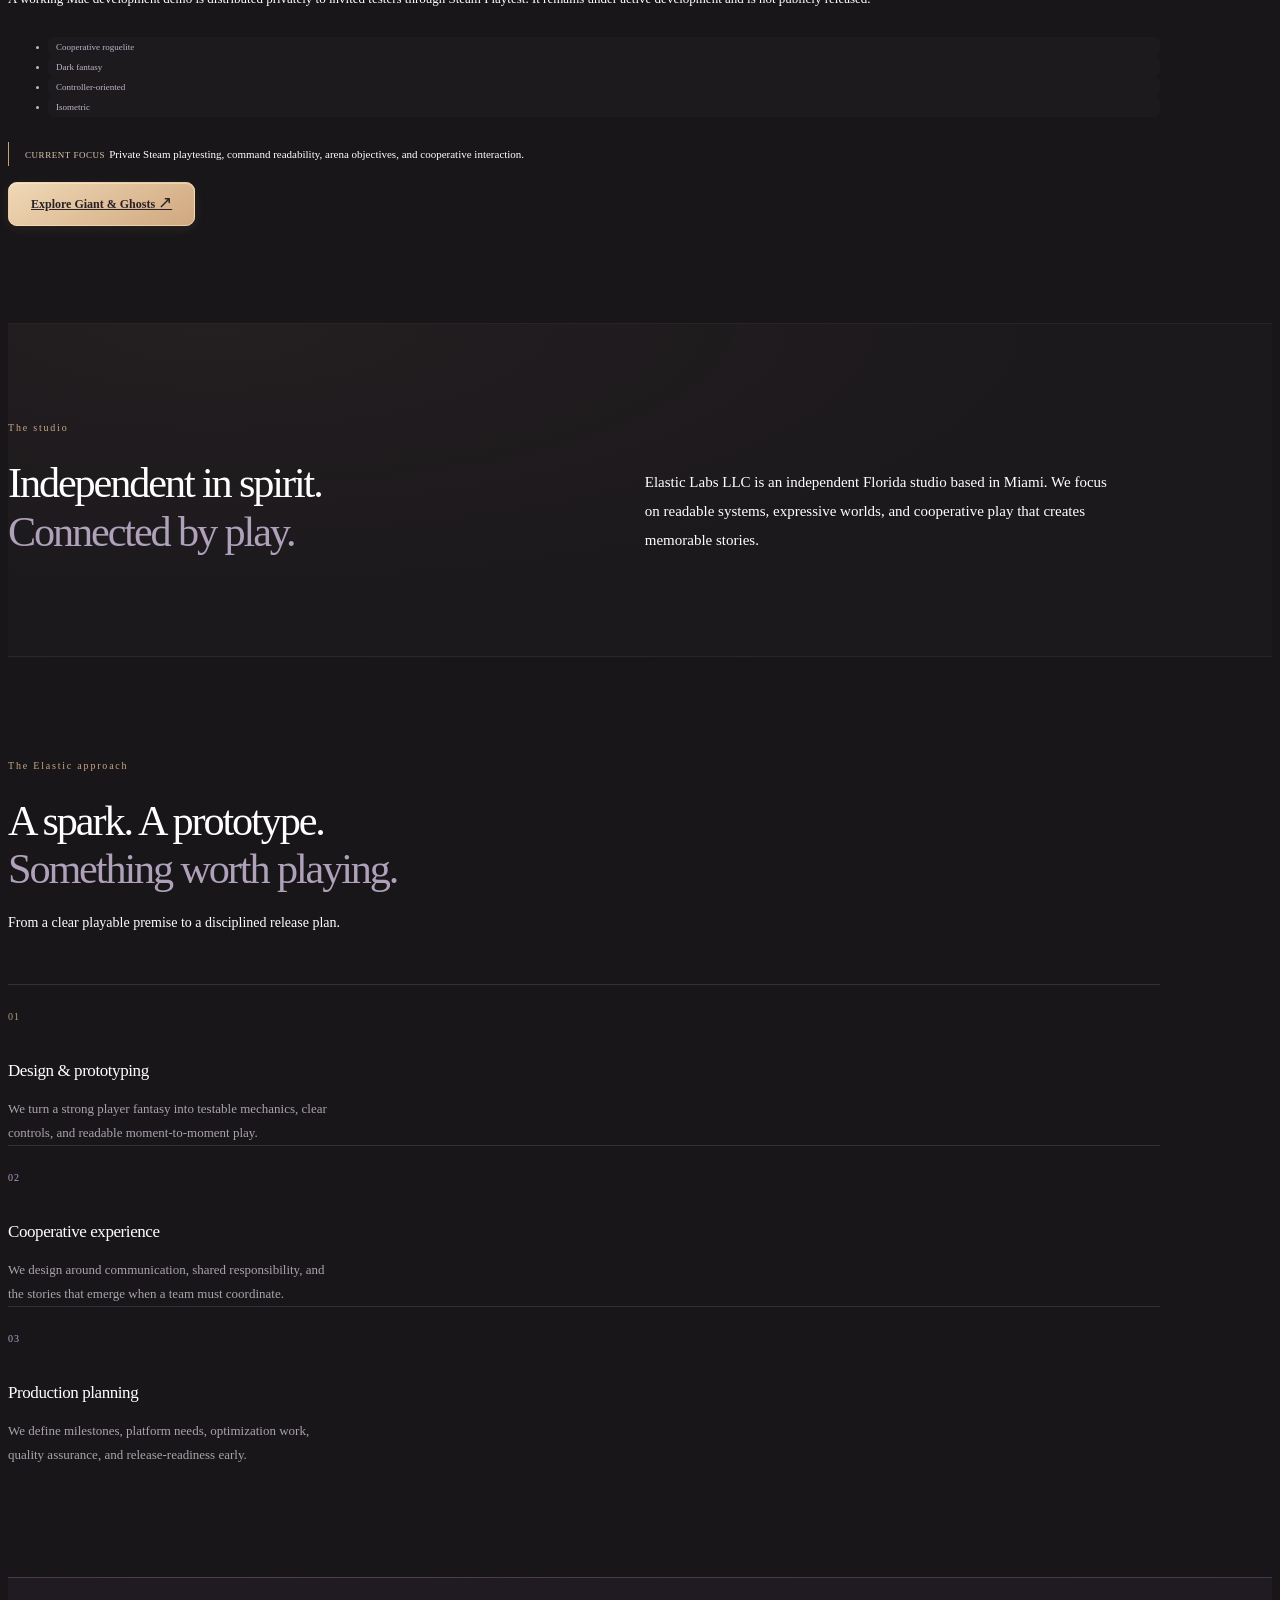
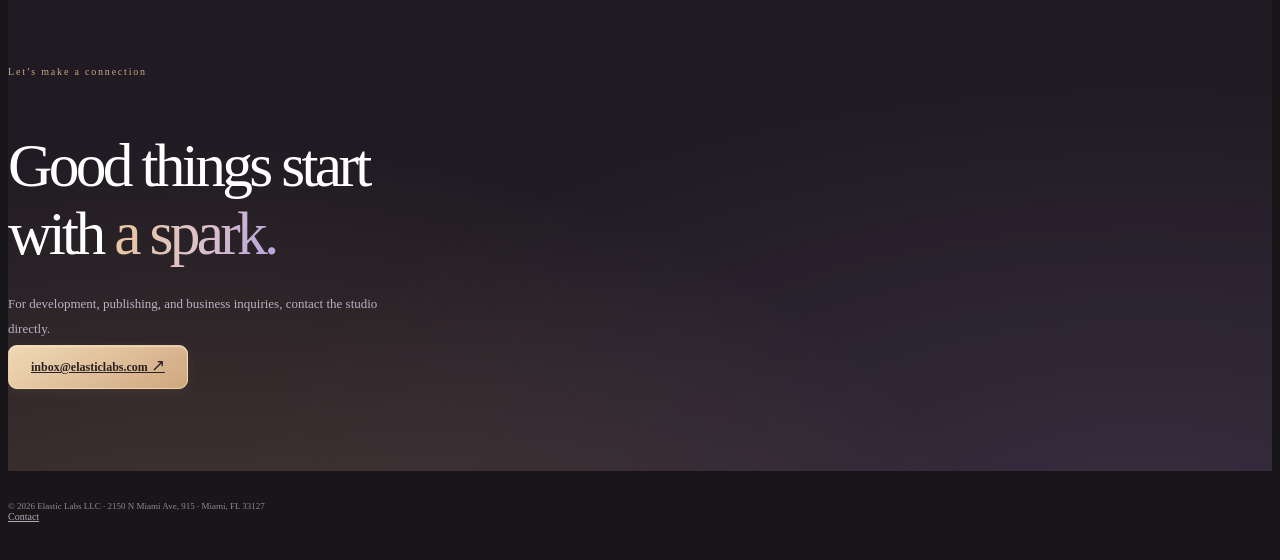
==== commit 0b1d5b49: "Make Elastic Labs logo waves respond to nearby pointers" ====
--- a/index.html
+++ b/index.html
@@ -15,7 +15,7 @@
   <meta property="og:description" content="We build games where cooperation changes the story. An independent game studio in Miami, Florida." />
   <meta property="og:url" content="https://elasticlabs.com/" />
   <link rel="stylesheet" href="styles.css" />
-  <link rel="stylesheet" href="landing.css?v=brand-wave-1" />
+  <link rel="stylesheet" href="landing.css?v=brand-pointer-1" />
 </head>
 <body class="landing-page">
   <a class="skip-link" href="#main-content">Skip to content</a>
@@ -277,6 +277,7 @@
   </footer>
 
   <script src="script.js" defer></script>
-  <script src="energy.js?v=brand-wave-1" defer></script>
+  <script src="energy.js?v=brand-pointer-1" defer></script>
+  <script type="module" src="logo.js?v=brand-pointer-1"></script>
 </body>
 </html>
--- a/landing.css
+++ b/landing.css
@@ -26,32 +26,8 @@
 .site-header .container { padding: 30px 0; }
 .logo { display: inline-flex; align-items: center; gap: 11px; font-size: 18px; letter-spacing: -.055em; text-transform: none; font-weight: 600; }
 .brand-wave { color: #e5bc92; }
-/* Shared wave geometry: 4.8s loop, 0.3s phase between anchored rows.
-   Static d attributes are the fallback; only the control points deform. */
-@media (prefers-reduced-motion: no-preference) {
-  html[data-motion-paused] .brand-wave__line { animation: brand-wave-1 4.8s ease-in-out infinite; animation-play-state: paused; }
-  html[data-motion-paused] .brand-wave__line--2 { animation-name: brand-wave-2; animation-delay: -0.3s; }
-  html[data-motion-paused] .brand-wave__line--3 { animation-name: brand-wave-3; animation-delay: -0.6s; }
-}
-@keyframes brand-wave-1 {
-  0%, 100% { d: path("M2 8C9 -2 23 18 30 8"); }
-  25% { d: path("M2 8C12 -2 26 8 30 8"); }
-  50% { d: path("M2 8C9 18 23 -2 30 8"); }
-  75% { d: path("M2 8C6 8 20 18 30 8"); }
-}
-@keyframes brand-wave-2 {
-  0%, 100% { d: path("M2 14C9 4 23 24 30 14"); }
-  25% { d: path("M2 14C12 4 26 14 30 14"); }
-  50% { d: path("M2 14C9 24 23 4 30 14"); }
-  75% { d: path("M2 14C6 14 20 24 30 14"); }
-}
-@keyframes brand-wave-3 {
-  0%, 100% { d: path("M2 20C9 10 23 30 30 20"); }
-  25% { d: path("M2 20C12 10 26 20 30 20"); }
-  50% { d: path("M2 20C9 30 23 10 30 20"); }
-  75% { d: path("M2 20C6 20 20 30 30 20"); }
-}
-html[data-motion-paused="false"] .brand-wave__line { animation-play-state: running; }
+/* Original path attributes are the no-script and reduced-motion fallback.
+   logo-wave-motion.js alone owns enhanced path geometry. */
 
 .nav__menu { align-items: center; gap: 32px; }
 .nav__menu a { color: #c1b9c3; font-size: 13px; font-weight: 500; }
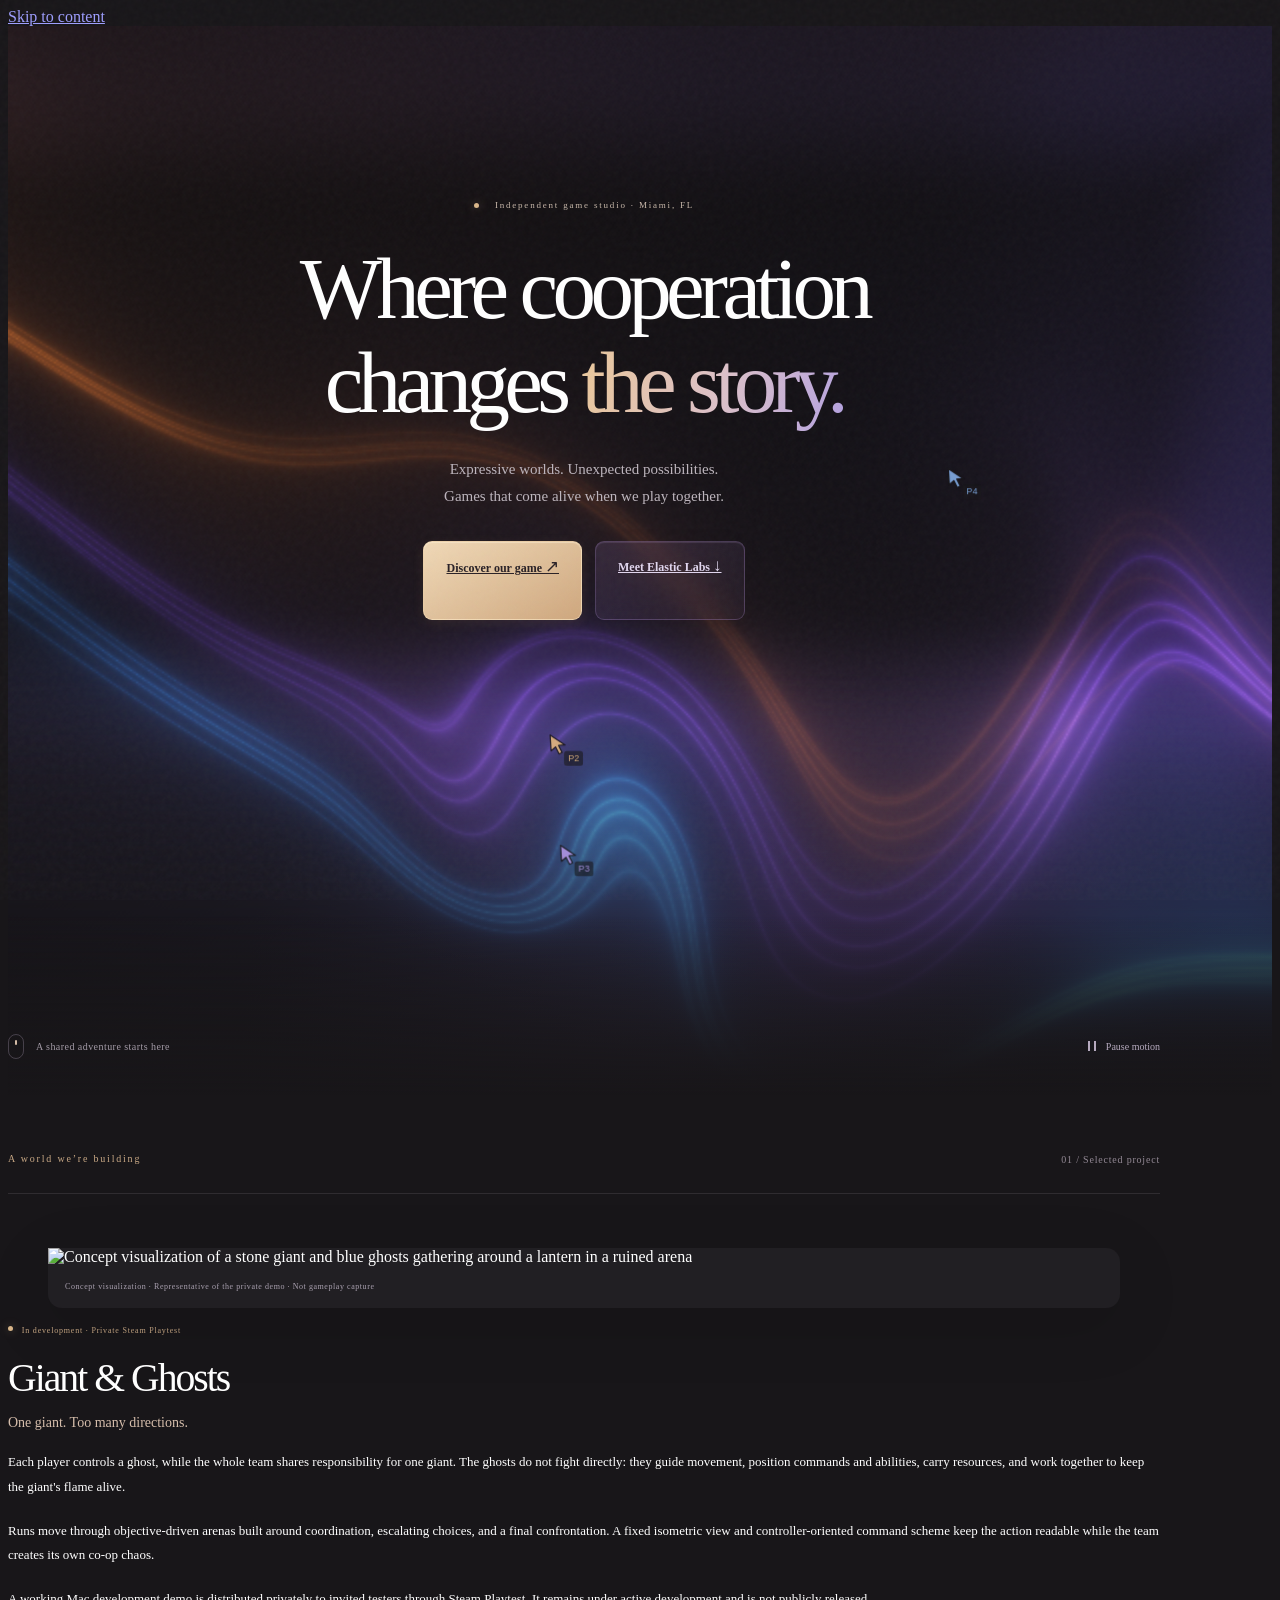
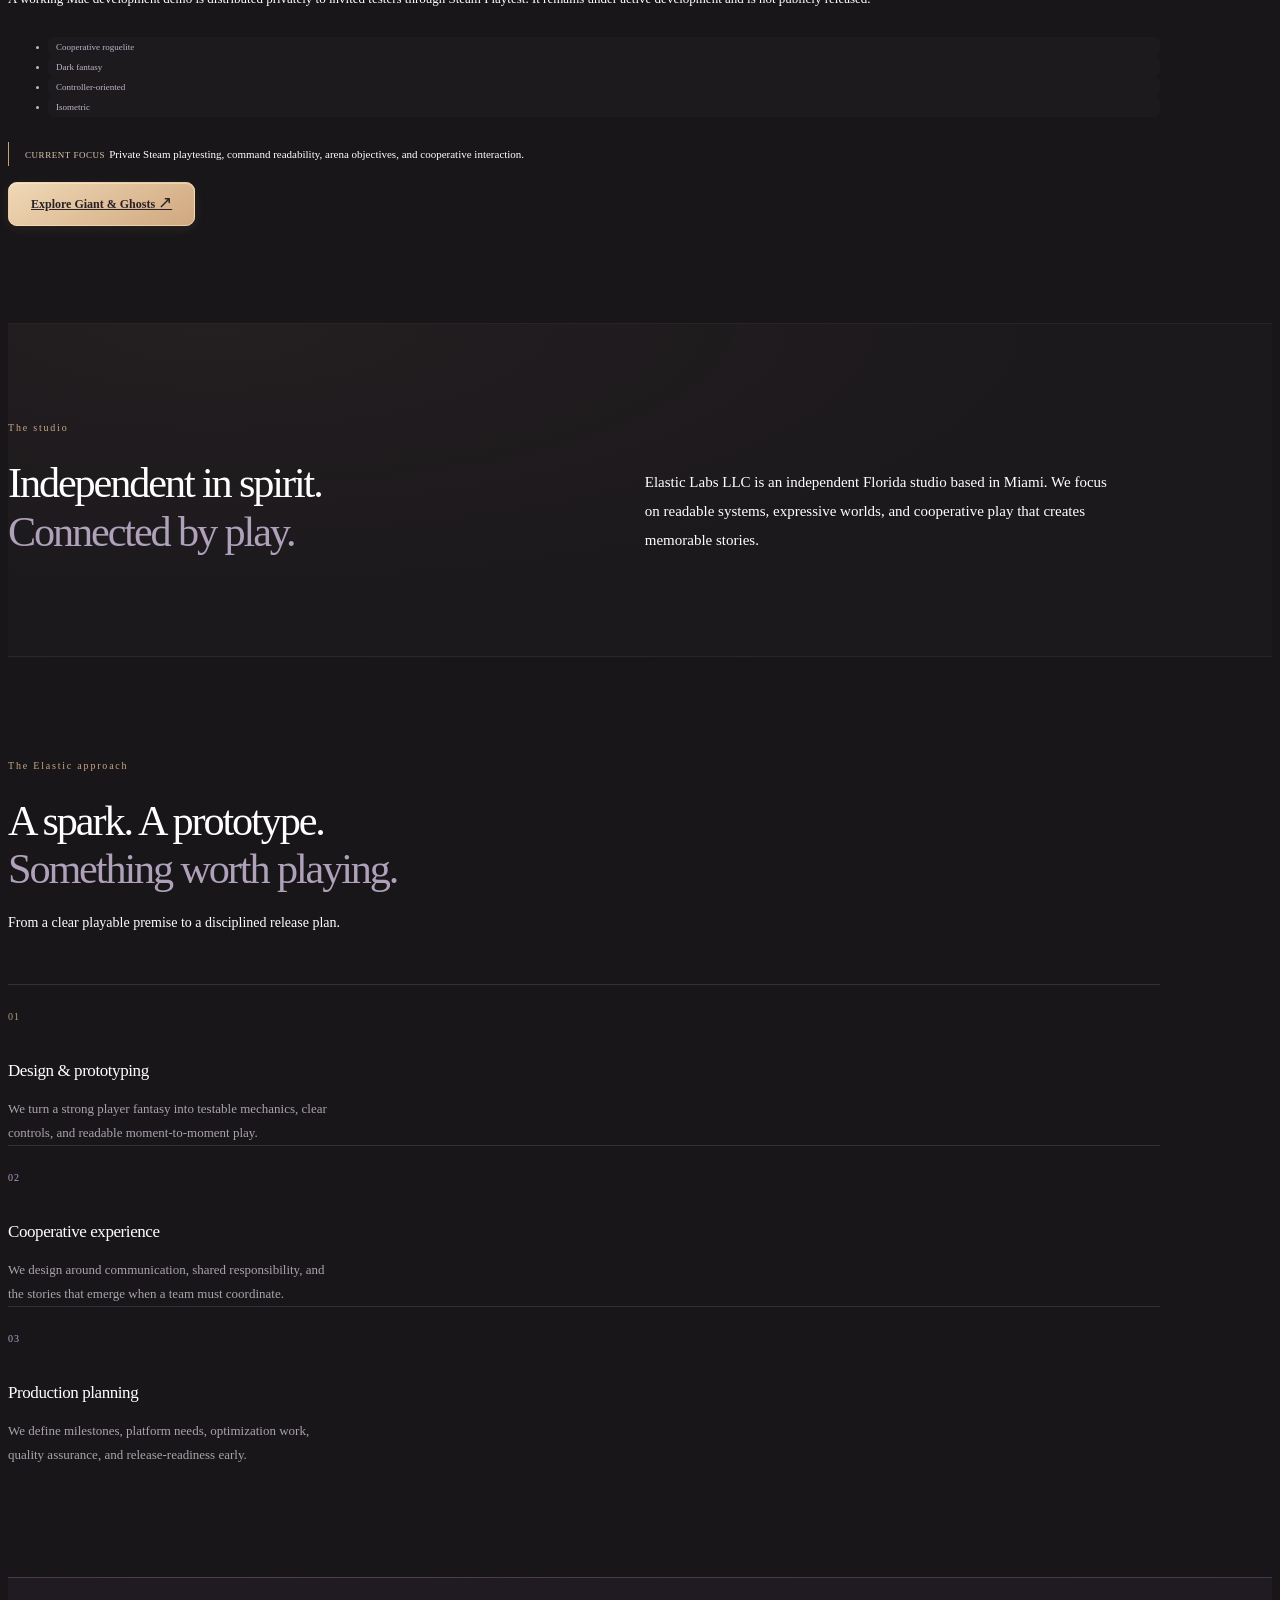
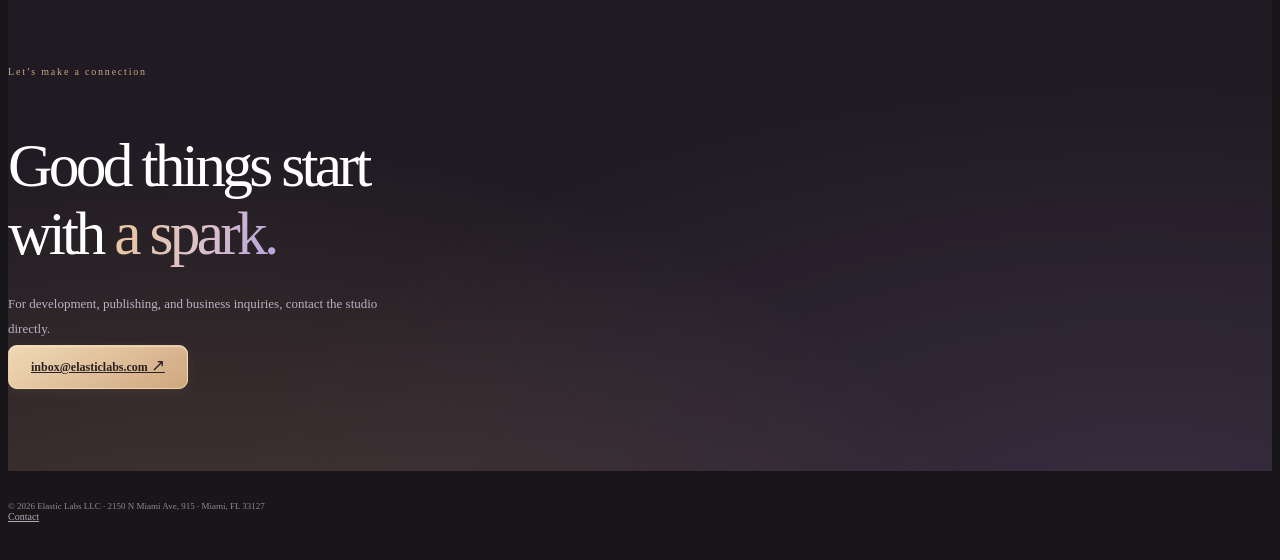
==== commit 718a37ba: "Keep logo static until nearby mouse movement" ====
--- a/index.html
+++ b/index.html
@@ -15,7 +15,7 @@
   <meta property="og:description" content="We build games where cooperation changes the story. An independent game studio in Miami, Florida." />
   <meta property="og:url" content="https://elasticlabs.com/" />
   <link rel="stylesheet" href="styles.css" />
-  <link rel="stylesheet" href="landing.css?v=brand-pointer-1" />
+  <link rel="stylesheet" href="landing.css?v=brand-mouse-only-1" />
 </head>
 <body class="landing-page">
   <a class="skip-link" href="#main-content">Skip to content</a>
@@ -277,7 +277,7 @@
   </footer>
 
   <script src="script.js" defer></script>
-  <script src="energy.js?v=brand-pointer-1" defer></script>
-  <script type="module" src="logo.js?v=brand-pointer-1"></script>
+  <script src="energy.js?v=brand-mouse-only-1" defer></script>
+  <script type="module" src="logo.js?v=brand-mouse-only-1"></script>
 </body>
 </html>
